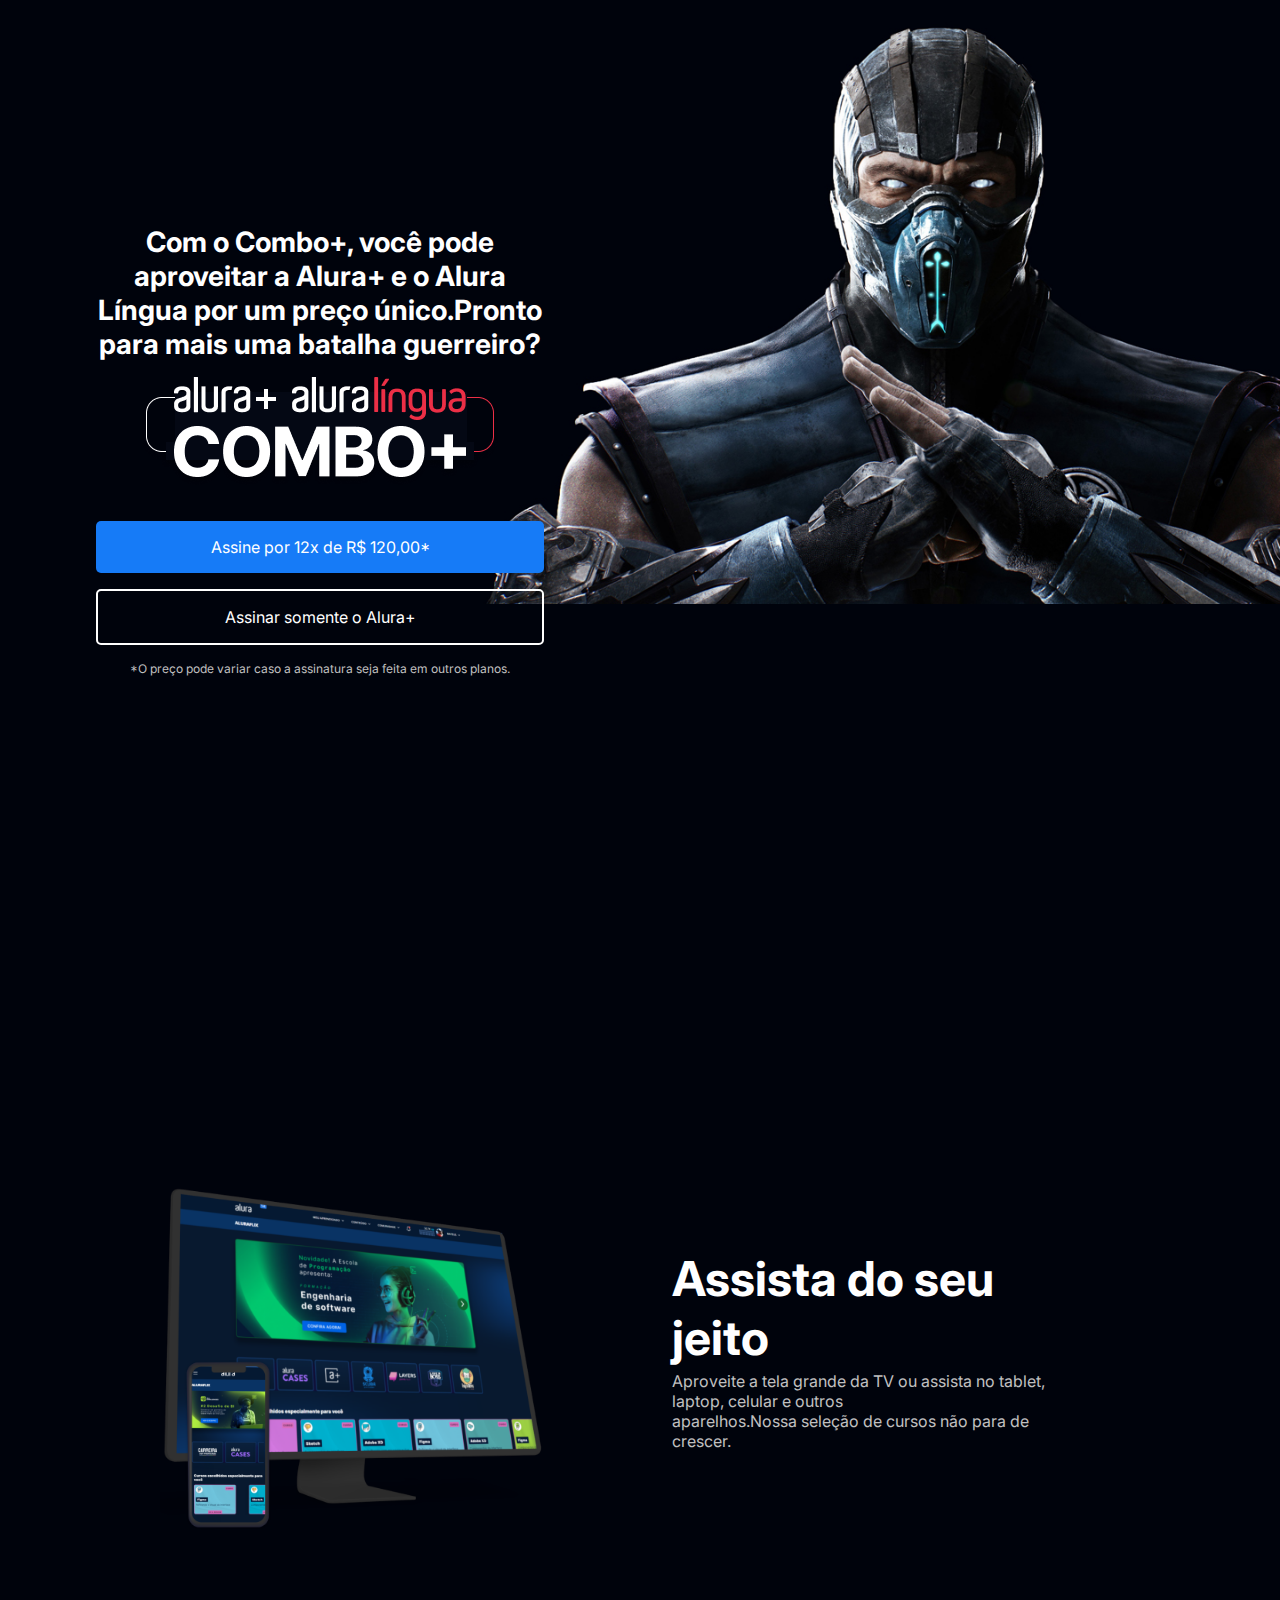
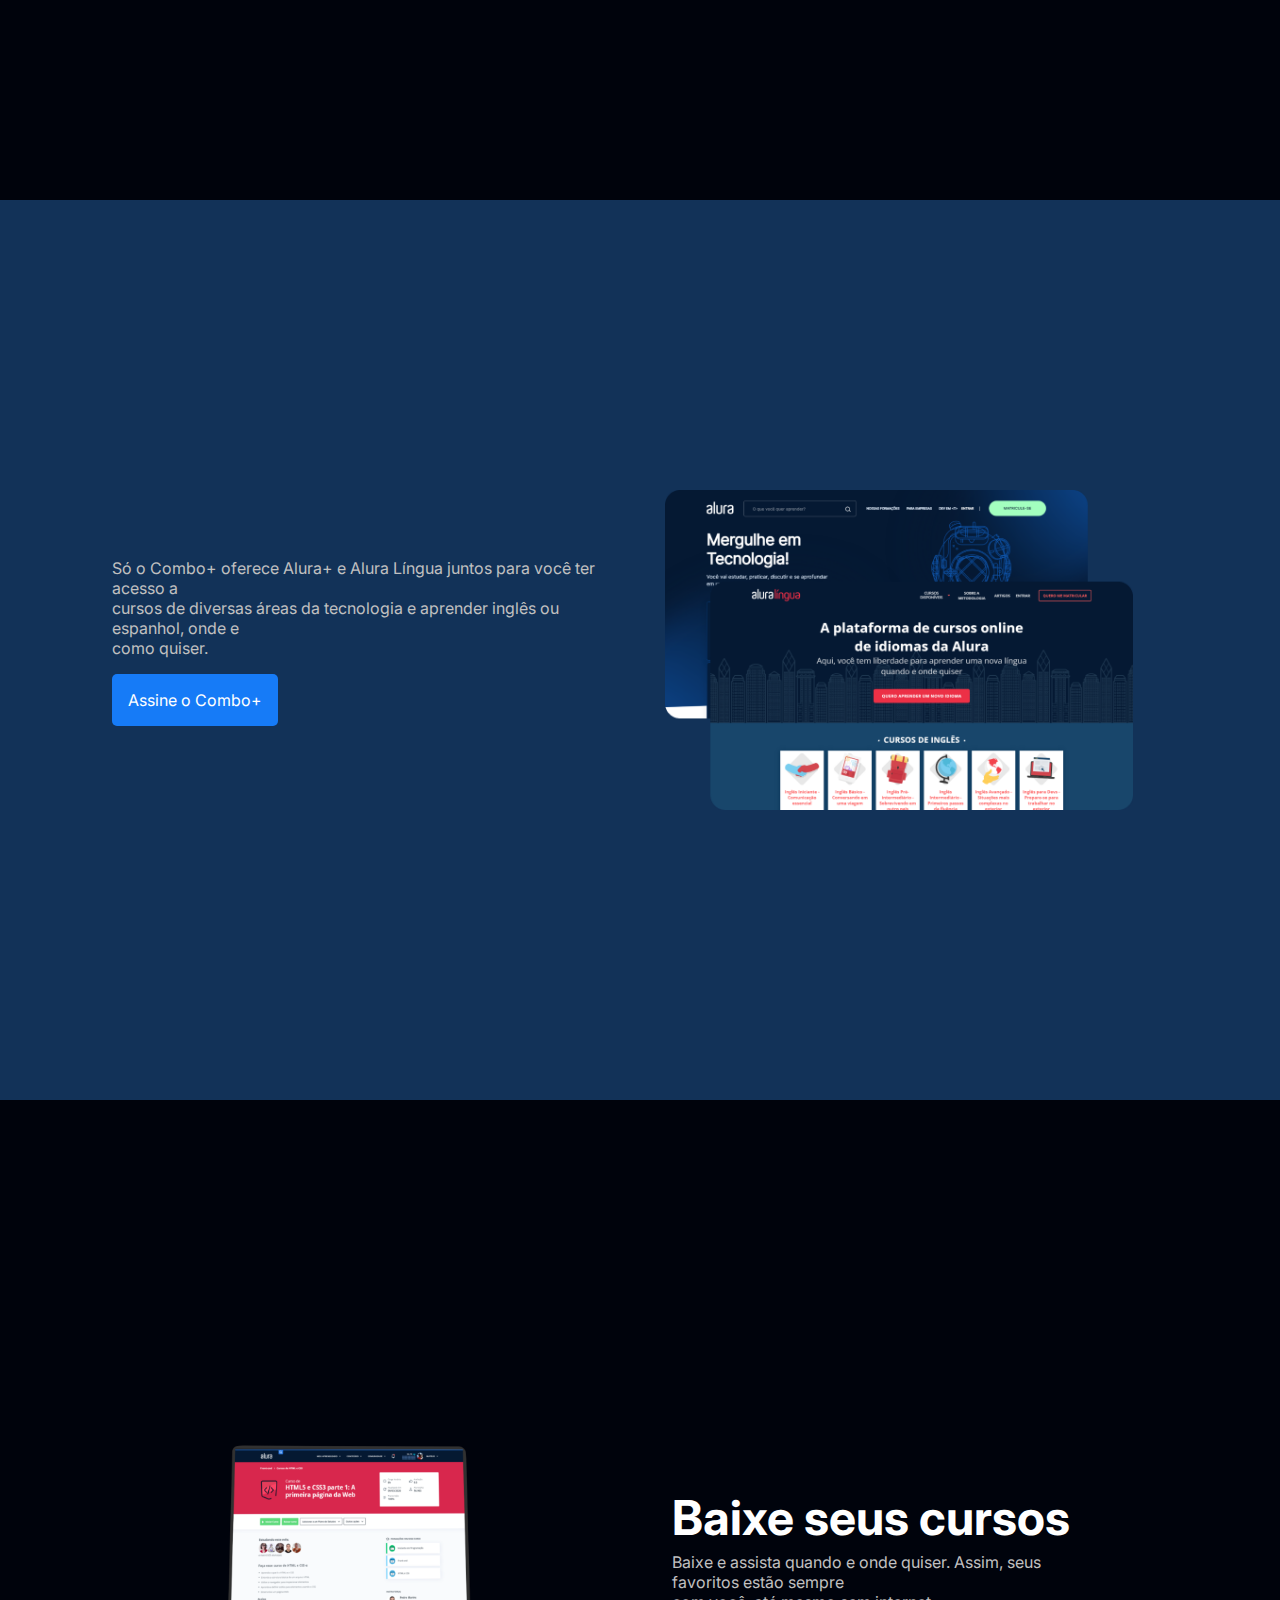
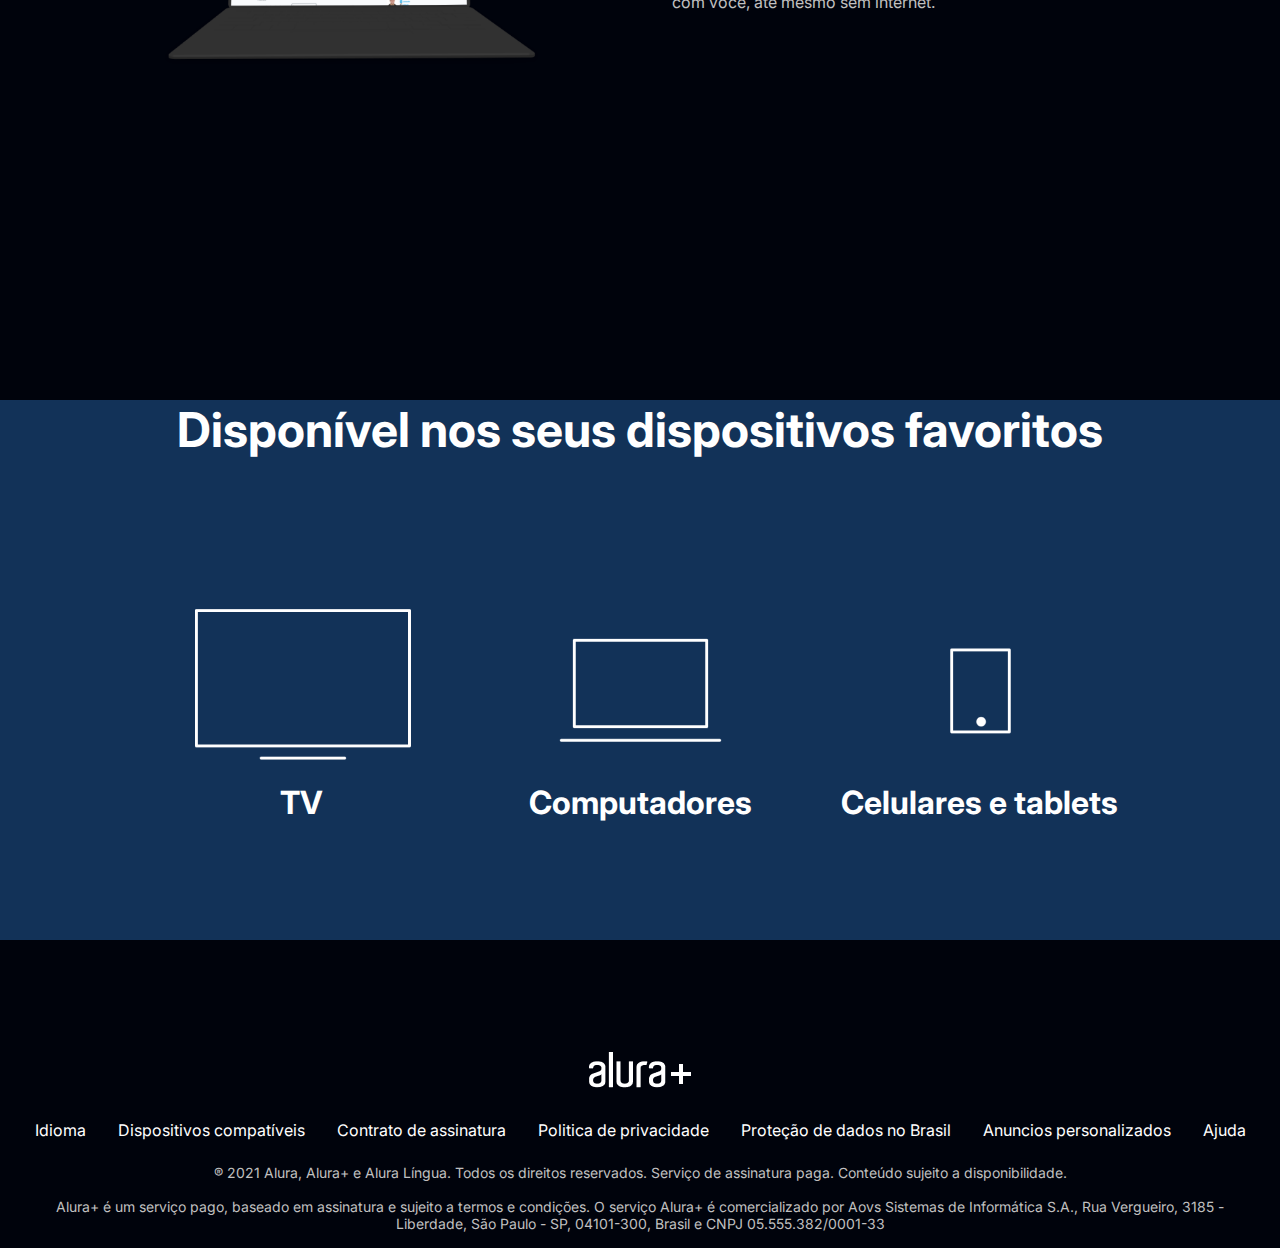
==== index.html @ 36a0c3e1 "Add files via upload" ====
<!DOCTYPE html>
<html lang="pt-br">

<head>
    <meta charset="UTF-8">
    <meta http-equiv="X-UA-Compatible" content="IE=edge">
    <meta name="viewport" content="width=device-width, initial-scale=1.0">
    <link rel="stylesheet" type="text/css" href="/CSS/style.css">
    <link rel="preconnect" href="https://fonts.googleapis.com">
    <link rel="preconnect" href="https://fonts.gstatic.com" crossorigin>
    <link href="https://fonts.googleapis.com/css2?family=Inter:wght@400;700&display=swap" rel="stylesheet">
    <title>Alura+</title>
</head>

<body>
    <section class="principal container">
        <div class="container__caixa">
            <h1 class="container__titulo">Com o Combo+, você pode aproveitar a Alura+ e o Alura Língua por um preço único.Pronto para mais uma batalha guerreiro?</h1>
            <img src="/img/Combo.png" alt="Alura e afins..." class="container__imagem">
            <a href="https://cursos.alura.com.br/dashboard" class="container__botao">Assine por 12x de R$ 120,00*</a>
            <a href="www.alura.com.br" class="container__botao botao_secundario">Assinar somente o Alura+</a>
            <p class="container__aviso">*O preço pode variar caso a assinatura seja feita em outros planos.</p>
        </div>
    </section>


    <section class="secundario container">
        <img src="/img/Plataformas.png" alt="" class="secundario__imagem">
        <div class="container__descricao">
            <h2 class="descricao__titulo">Assista do seu jeito</h2>
            <p class="descricao__texto">Aproveite a tela grande da TV ou assista no tablet, laptop, celular e outros<br>aparelhos.Nossa seleção de cursos não para de crescer.</p>
        </div>
    </section>

    <section class="secundario__segundo container">
        <div class="container__descricao">
            <p class="descricao__texto">Só o Combo+ oferece Alura+ e Alura Língua juntos para você ter acesso a <br>cursos de diversas áreas da tecnologia e aprender inglês ou espanhol, onde e<br> como quiser.</p>
            <a href="www.alura.com.br" class="container__botao secundario__botao">Assine o Combo+</a>
        </div>
        <img src="/img/Telas.png" alt="" class="secundario__imagem">
    </section>
    <section class="secundario container">
        <img src="/img/Notebook.png" alt="" class="secundario__imagem">
        <div class="container__descricao">
            <h1 class="descricao__titulo">Baixe seus cursos</h1>
            <p class="descricao__texto">Baixe e assista quando e onde quiser. Assim, seus favoritos estão sempre<br> com você, até mesmo sem internet.</p>
        </div>
    </section>

    <section class="dispositivos">
        <h2 class="dispositivos__titulo">Disponível nos seus dispositivos favoritos</h2>
        <ul class="dispositivos__lista">
            <li><img src="/img/tv.png" alt="">
                <h3 class="lista__item">TV</h3>
            </li>
            <li><img src="/img/computador.png" alt="">
                <h3 class="lista__item">Computadores </h3>
            </li>
            <li><img src="/img/celular.png" alt="">
                <h3 class="lista__item">Celulares e tablets</h3>
            </li>
        </ul>
    </section>

    <footer class="rodape">
        <div class="logo">
            <img src="/img/Logo.png" alt="" class="alura__logo">
        </div>
        <ul class="rodape__lista">
            <li class="lista__link"><a href="#">Idioma</a></li>
            <li class="lista__link"><a href="#">Dispositivos compatíveis</a></li>
            <li class="lista__link"><a href="#">Contrato de assinatura</a></li>
            <li class="lista__link"><a href="#">Politica de privacidade</a></li>
            <li class="lista__link"><a href="#">Proteção de dados no Brasil</a></li>
            <li class="lista__link"><a href="#">Anuncios personalizados</a></li>
            <li class="lista__link"><a href="#">Ajuda</a></li>
        </ul>
        <p class="rodape__texto">® 2021 Alura, Alura+ e Alura Língua. Todos os direitos reservados. Serviço de assinatura paga. Conteúdo sujeito a disponibilidade.<br><br> Alura+ é um serviço pago, baseado em assinatura e sujeito a termos e condições. O serviço Alura+ é comercializado
            por Aovs Sistemas de Informática S.A., Rua Vergueiro, 3185 - <br> Liberdade, São Paulo - SP, 04101-300, Brasil e CNPJ 05.555.382/0001-33</p>
    </footer>

</body>

</html>
---- CSS/style.css ----
:root {
    --branco-principal: #FFFFFF;
    --cinza-secundario: #C0C0C0;
    --botao-azul: #167BF7;
    --cor-de-fundo: #00030C;
    --fonte-principal: 'Inter';
}

* {
    margin: 0;
    padding: 0;
    text-decoration: none;
    list-style: none;
}

body {
    background-color: var(--cor-de-fundo);
    color: var(--branco-principal);
    font-family: var(--fonte-principal);
    font-size: 16px;
    font-weight: 400;
}

.principal {
    background-image: url(/img/sub2.jpg);
    background-repeat: no-repeat;
    background-size: 100%;
    width: 100%;
    align-items: center;
    text-align: center;
}

.container {
    height: 100vh;
    display: grid;
    grid-template-columns: 50% 50%;
}

.container__botao {
    display: block;
    background-color: var(--botao-azul);
    border-radius: 5px;
    padding: 1em;
    color: var(--branco-principal);
    text-decoration: none;
    margin-bottom: 1em;
    transition: 0.3s;
}

.container__botao:hover {
    background-color: #1665f7;
    transition: 0.3s;
}

.botao_secundario {
    background-color: transparent;
    border: 2px solid var(--branco-principal);
    transition: 0.3s;
}

.botao_secundario:hover {
    transition: 0.3s;
    background-color: #1665f783;
}

.container__aviso {
    font-size: 12px;
    color: var(--cinza-secundario);
}

.container__titulo {
    font-size: 28px;
    font-weight: 700;
}

.container__imagem {
    margin: 1em 0 2em 0;
}

.container__caixa {
    margin: 0 6em;
}

.secundario__imagem {
    width: 80%;
}

.secundario {
    align-items: center;
    margin: 0 10em;
}

.secundario__segundo {
    align-items: center;
    background-color: #123258;
    padding: 0 30px 0 80px;
}

.descricao__titulo {
    font-size: 48px;
    font-weight: 700;
    color: var(--branco-principal);
    margin-bottom: 0.1em;
}

.descricao__texto {
    font-size: 16px;
    font-weight: 400;
    color: var(--cinza-secundario);
}

.secundario__botao {
    display: inline-block;
    margin-top: 1em;
}

.container__descricao {
    padding: 2em;
}

.dispositivos__lista {
    display: flex;
    justify-content: center;
    margin: 8em 0;
}

.dispositivos {
    text-align: center;
    background-color: #123258;
    height: 60vh;
}

.dispositivos__titulo {
    font-size: 48px;
    font-weight: 700;
    color: var(--branco-principal);
    padding: 0 80px 0 80px;
}

.lista__item {
    font-size: 32px;
    color: var(--branco-principal);
}

.lista__link a {
    color: var(--branco-principal);
    font-size: 16px;
    margin: 0 16px;
}

.lista__link a:hover {
    color: var(--botao-azul);
}

.lista__link a:active {
    color: red;
}

.rodape__lista {
    display: flex;
    justify-content: center;
    margin-bottom: 24px;
}

.rodape__texto {
    font-size: 14px;
    color: var(--cinza-secundario);
    text-align: center;
    margin-bottom: 16px;
}

.logo {
    display: flex;
    justify-content: center;
    margin-top: 7em;
    margin-bottom: 2em;
}
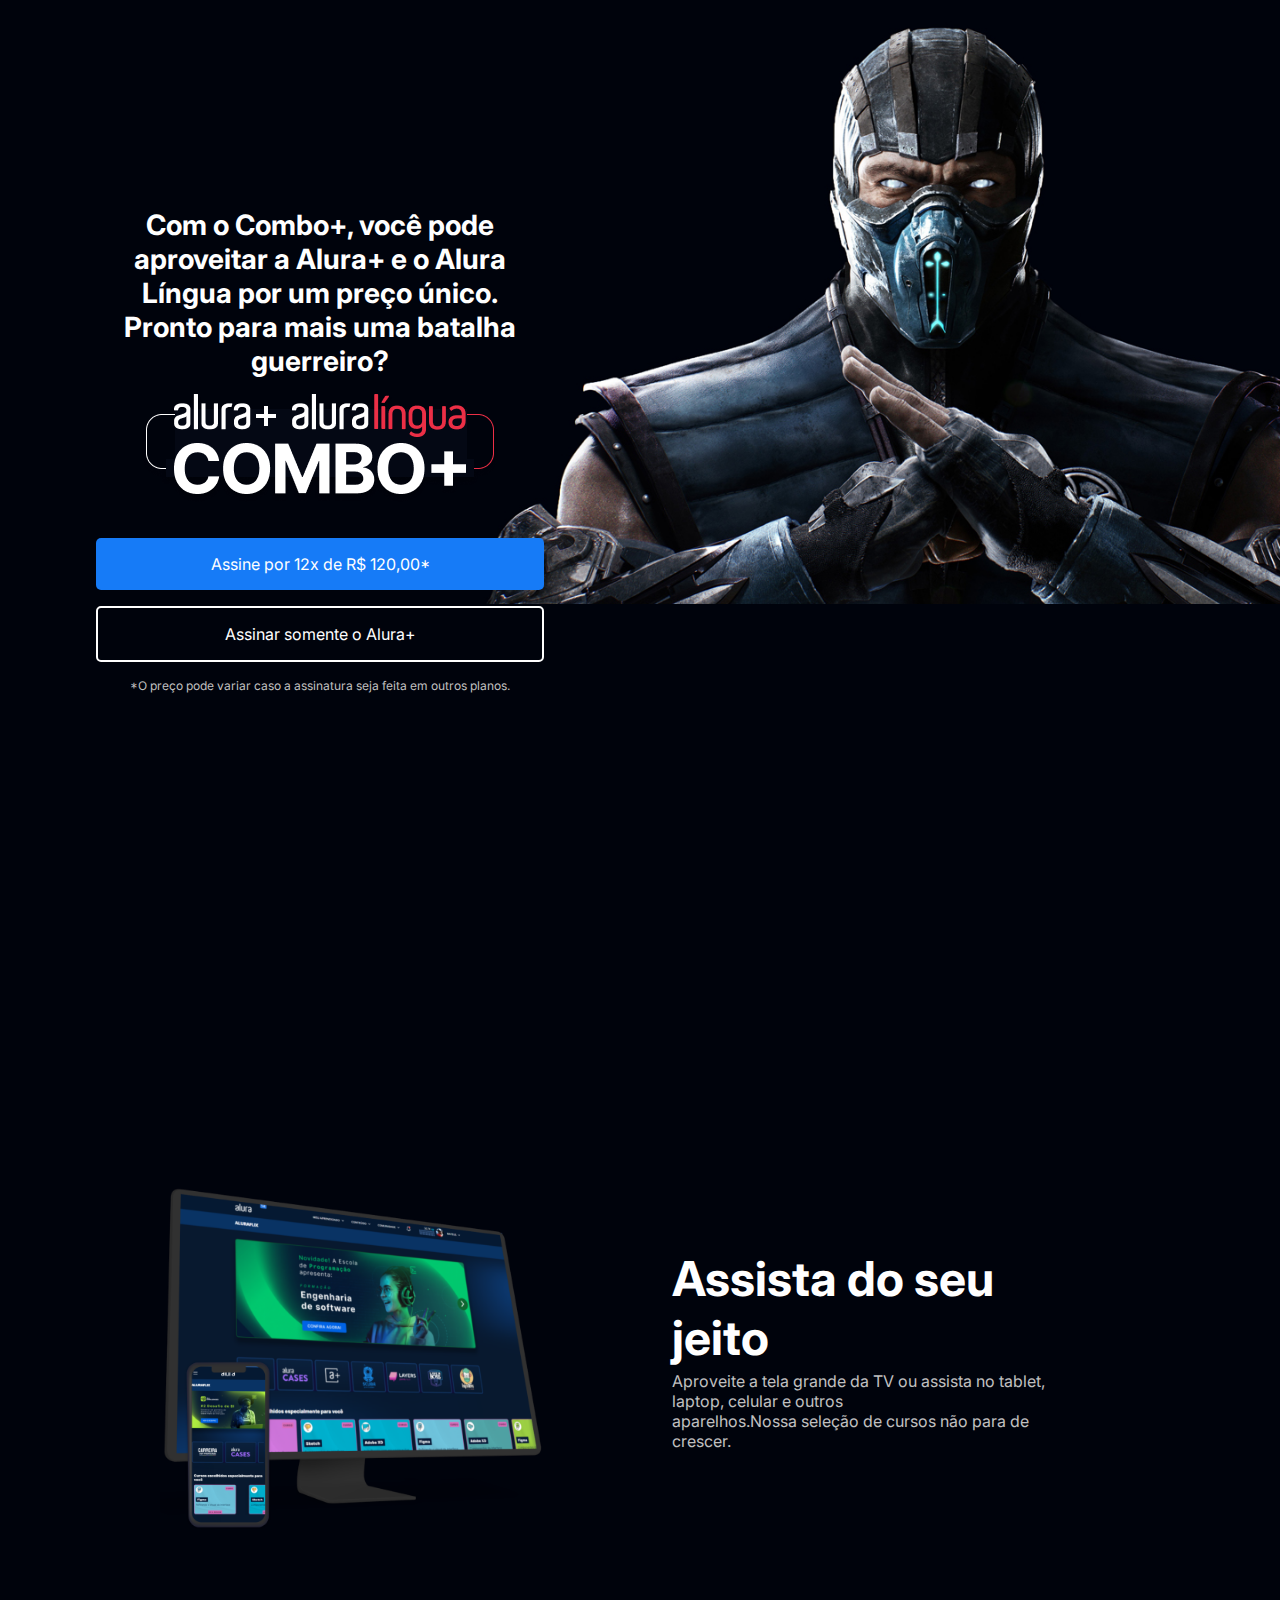
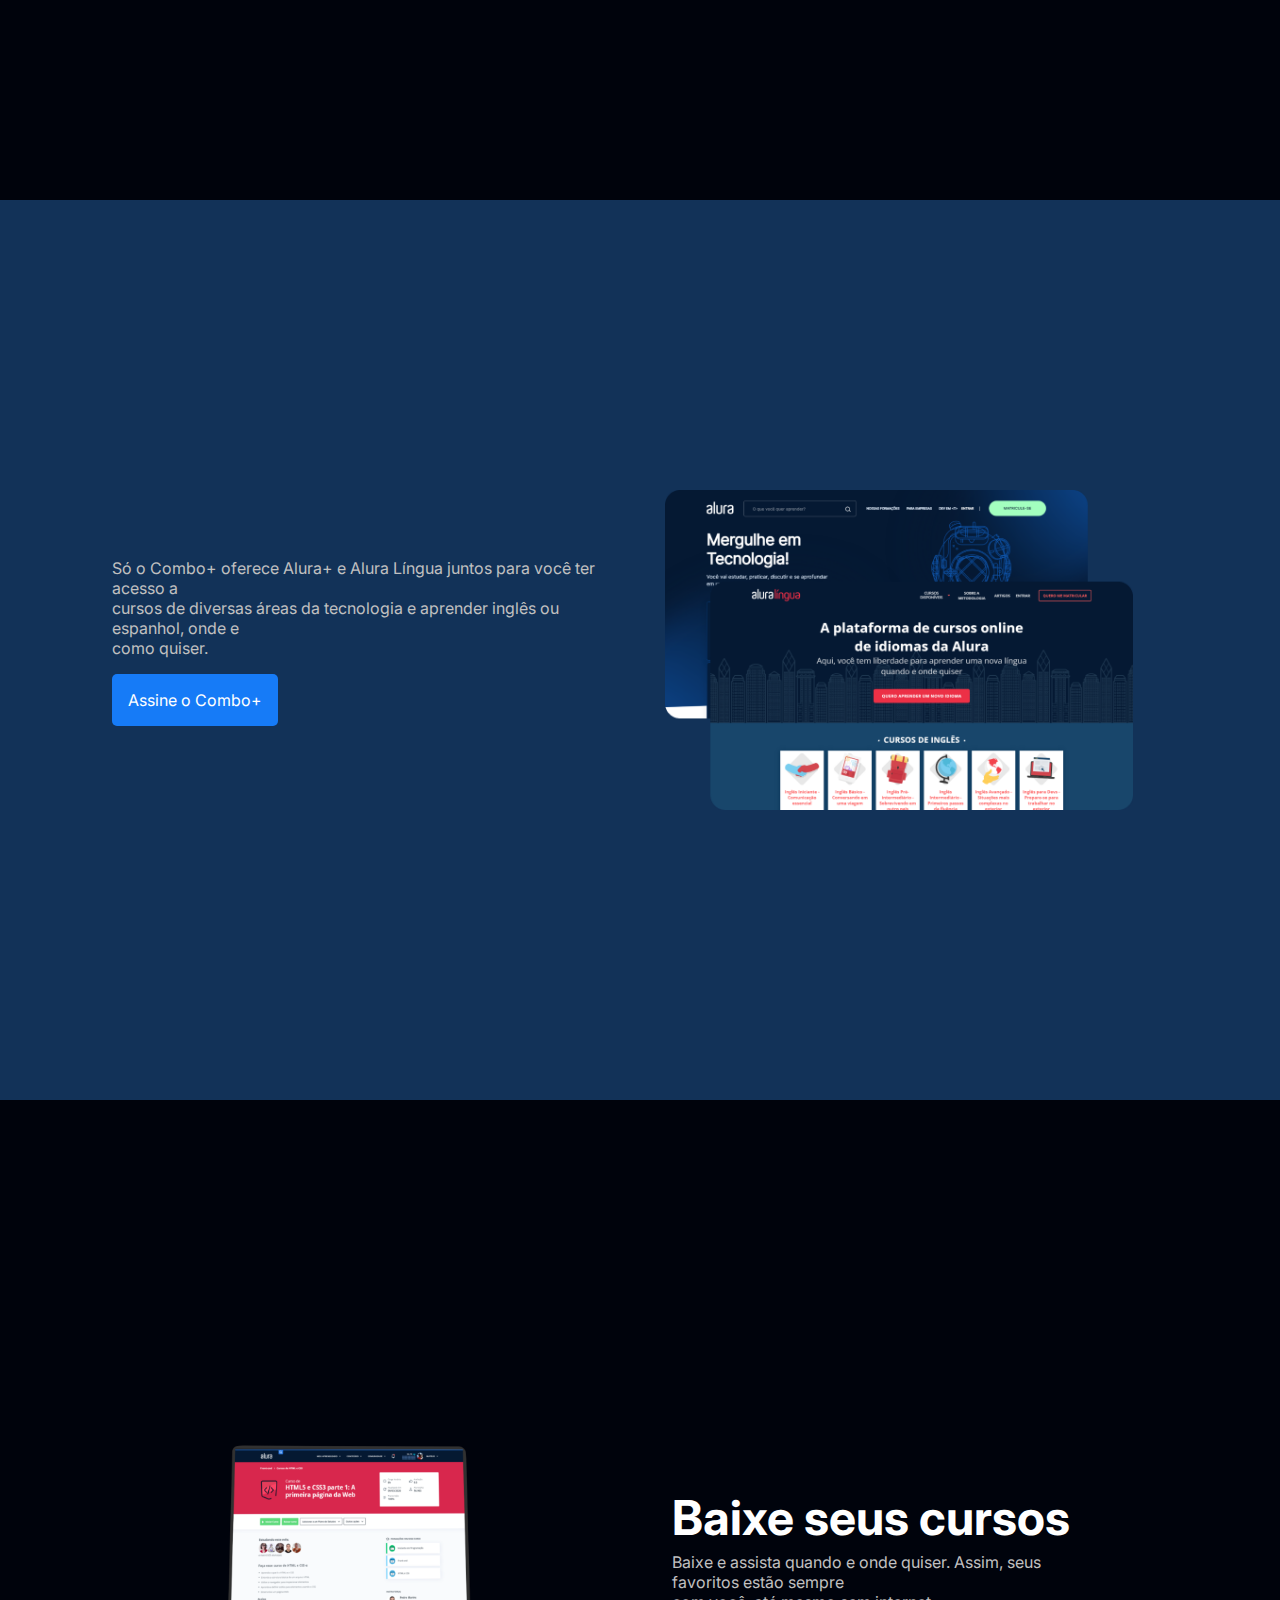
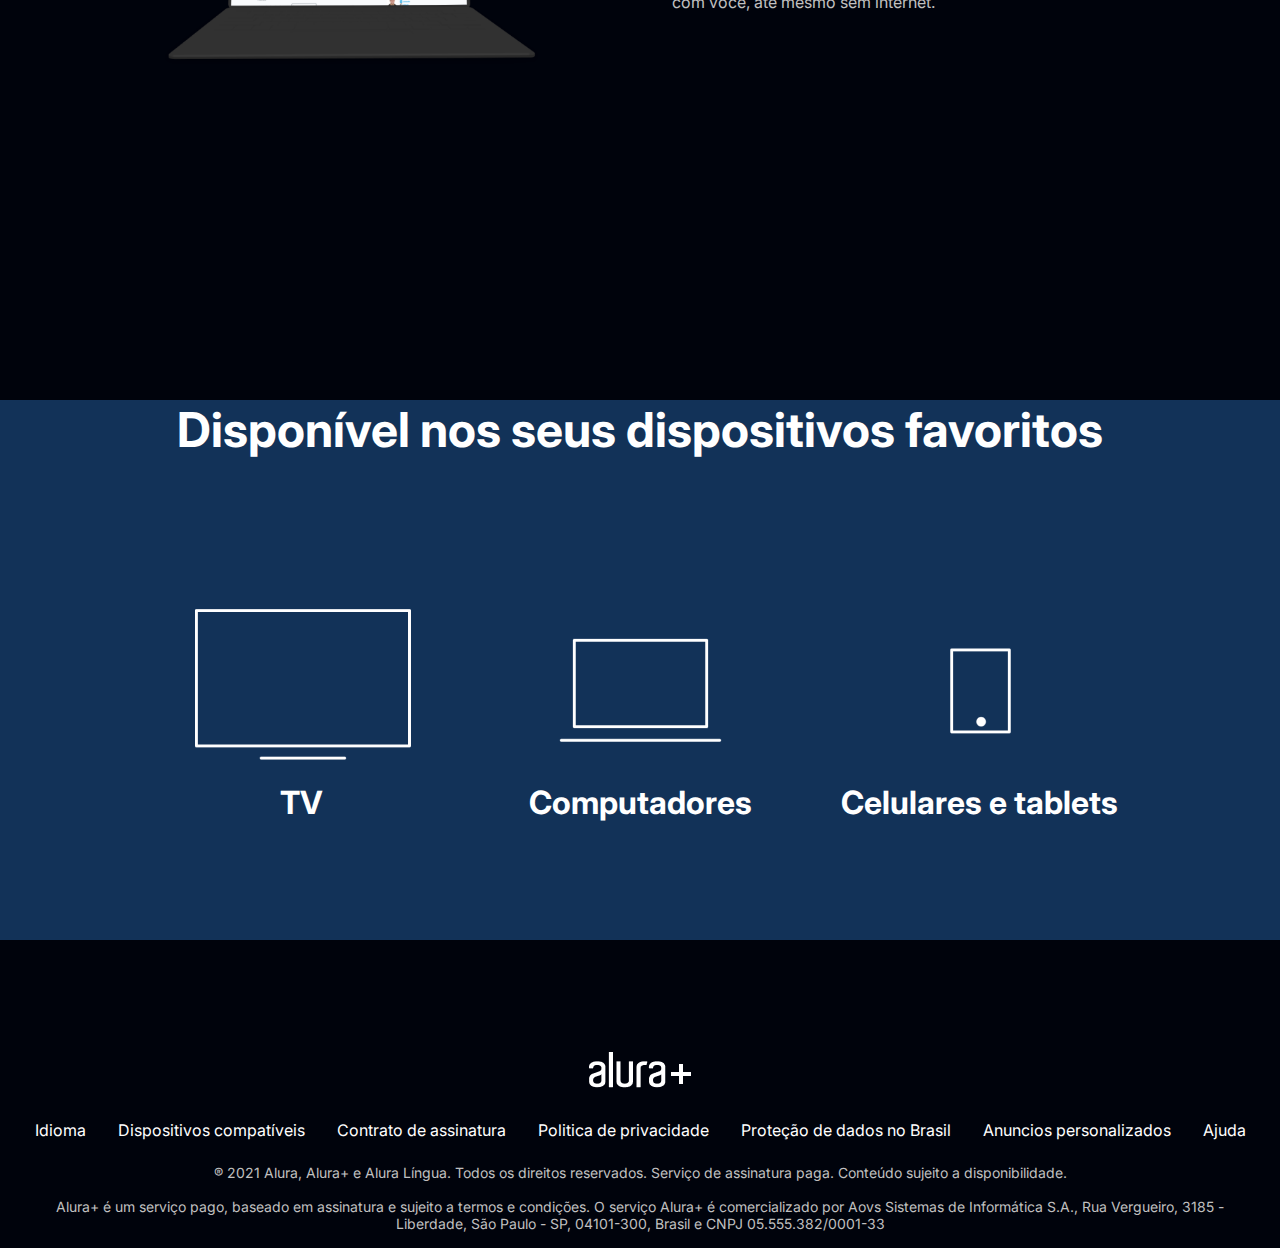
==== commit ac3a4aa1: "Alterando ordem textual" ====
--- a/index.html
+++ b/index.html
@@ -5,7 +5,7 @@
     <meta charset="UTF-8">
     <meta http-equiv="X-UA-Compatible" content="IE=edge">
     <meta name="viewport" content="width=device-width, initial-scale=1.0">
-    <link rel="stylesheet" type="text/css" href="/CSS/style.css">
+    <link rel="stylesheet" type="text/css" href="./style.css">
     <link rel="preconnect" href="https://fonts.googleapis.com">
     <link rel="preconnect" href="https://fonts.gstatic.com" crossorigin>
     <link href="https://fonts.googleapis.com/css2?family=Inter:wght@400;700&display=swap" rel="stylesheet">
@@ -15,8 +15,8 @@
 <body>
     <section class="principal container">
         <div class="container__caixa">
-            <h1 class="container__titulo">Com o Combo+, você pode aproveitar a Alura+ e o Alura Língua por um preço único.Pronto para mais uma batalha guerreiro?</h1>
-            <img src="/img/Combo.png" alt="Alura e afins..." class="container__imagem">
+            <h1 class="container__titulo">Com o Combo+, você pode aproveitar a Alura+ e o Alura Língua por um preço único.<br>Pronto para mais uma batalha guerreiro?</h1>
+            <img src="./img/Combo.png" alt="Alura e afins..." class="container__imagem">
             <a href="https://cursos.alura.com.br/dashboard" class="container__botao">Assine por 12x de R$ 120,00*</a>
             <a href="www.alura.com.br" class="container__botao botao_secundario">Assinar somente o Alura+</a>
             <p class="container__aviso">*O preço pode variar caso a assinatura seja feita em outros planos.</p>
@@ -25,7 +25,7 @@
 
 
     <section class="secundario container">
-        <img src="/img/Plataformas.png" alt="" class="secundario__imagem">
+        <img src="./img/Plataformas.png" alt="" class="secundario__imagem">
         <div class="container__descricao">
             <h2 class="descricao__titulo">Assista do seu jeito</h2>
             <p class="descricao__texto">Aproveite a tela grande da TV ou assista no tablet, laptop, celular e outros<br>aparelhos.Nossa seleção de cursos não para de crescer.</p>
@@ -37,10 +37,10 @@
             <p class="descricao__texto">Só o Combo+ oferece Alura+ e Alura Língua juntos para você ter acesso a <br>cursos de diversas áreas da tecnologia e aprender inglês ou espanhol, onde e<br> como quiser.</p>
             <a href="www.alura.com.br" class="container__botao secundario__botao">Assine o Combo+</a>
         </div>
-        <img src="/img/Telas.png" alt="" class="secundario__imagem">
+        <img src="./img/Telas.png" alt="" class="secundario__imagem">
     </section>
     <section class="secundario container">
-        <img src="/img/Notebook.png" alt="" class="secundario__imagem">
+        <img src="./img/Notebook.png" alt="" class="secundario__imagem">
         <div class="container__descricao">
             <h1 class="descricao__titulo">Baixe seus cursos</h1>
             <p class="descricao__texto">Baixe e assista quando e onde quiser. Assim, seus favoritos estão sempre<br> com você, até mesmo sem internet.</p>
@@ -50,13 +50,13 @@
     <section class="dispositivos">
         <h2 class="dispositivos__titulo">Disponível nos seus dispositivos favoritos</h2>
         <ul class="dispositivos__lista">
-            <li><img src="/img/tv.png" alt="">
+            <li><img src="./img/tv.png" alt="">
                 <h3 class="lista__item">TV</h3>
             </li>
-            <li><img src="/img/computador.png" alt="">
+            <li><img src="./img/computador.png" alt="">
                 <h3 class="lista__item">Computadores </h3>
             </li>
-            <li><img src="/img/celular.png" alt="">
+            <li><img src="./img/celular.png" alt="">
                 <h3 class="lista__item">Celulares e tablets</h3>
             </li>
         </ul>
@@ -64,7 +64,7 @@
 
     <footer class="rodape">
         <div class="logo">
-            <img src="/img/Logo.png" alt="" class="alura__logo">
+            <img src="./img/Logo.png" alt="" class="alura__logo">
         </div>
         <ul class="rodape__lista">
             <li class="lista__link"><a href="#">Idioma</a></li>
--- a/style.css
+++ b/style.css
@@ -0,0 +1,177 @@
+:root {
+    --branco-principal: #FFFFFF;
+    --cinza-secundario: #C0C0C0;
+    --botao-azul: #167BF7;
+    --cor-de-fundo: #00030C;
+    --fonte-principal: 'Inter';
+}
+
+* {
+    margin: 0;
+    padding: 0;
+    text-decoration: none;
+    list-style: none;
+}
+
+body {
+    background-color: var(--cor-de-fundo);
+    color: var(--branco-principal);
+    font-family: var(--fonte-principal);
+    font-size: 16px;
+    font-weight: 400;
+}
+
+.principal {
+    background-image: url(./img/sub2.jpg);
+    background-repeat: no-repeat;
+    background-size: 100%;
+    width: 100%;
+    align-items: center;
+    text-align: center;
+}
+
+.container {
+    height: 100vh;
+    display: grid;
+    grid-template-columns: 50% 50%;
+}
+
+.container__botao {
+    display: block;
+    background-color: var(--botao-azul);
+    border-radius: 5px;
+    padding: 1em;
+    color: var(--branco-principal);
+    text-decoration: none;
+    margin-bottom: 1em;
+    transition: 0.3s;
+}
+
+.container__botao:hover {
+    background-color: #1665f7;
+    transition: 0.3s;
+}
+
+.botao_secundario {
+    background-color: transparent;
+    border: 2px solid var(--branco-principal);
+    transition: 0.3s;
+}
+
+.botao_secundario:hover {
+    transition: 0.3s;
+    background-color: #1665f783;
+}
+
+.container__aviso {
+    font-size: 12px;
+    color: var(--cinza-secundario);
+}
+
+.container__titulo {
+    font-size: 28px;
+    font-weight: 700;
+}
+
+.container__imagem {
+    margin: 1em 0 2em 0;
+}
+
+.container__caixa {
+    margin: 0 6em;
+}
+
+.secundario__imagem {
+    width: 80%;
+}
+
+.secundario {
+    align-items: center;
+    margin: 0 10em;
+}
+
+.secundario__segundo {
+    align-items: center;
+    background-color: #123258;
+    padding: 0 30px 0 80px;
+}
+
+.descricao__titulo {
+    font-size: 48px;
+    font-weight: 700;
+    color: var(--branco-principal);
+    margin-bottom: 0.1em;
+}
+
+.descricao__texto {
+    font-size: 16px;
+    font-weight: 400;
+    color: var(--cinza-secundario);
+}
+
+.secundario__botao {
+    display: inline-block;
+    margin-top: 1em;
+}
+
+.container__descricao {
+    padding: 2em;
+}
+
+.dispositivos__lista {
+    display: flex;
+    justify-content: center;
+    margin: 8em 0;
+}
+
+.dispositivos {
+    text-align: center;
+    background-color: #123258;
+    height: 60vh;
+}
+
+.dispositivos__titulo {
+    font-size: 48px;
+    font-weight: 700;
+    color: var(--branco-principal);
+    padding: 0 80px 0 80px;
+}
+
+.lista__item {
+    font-size: 32px;
+    color: var(--branco-principal);
+}
+
+.lista__link a {
+    color: var(--branco-principal);
+    font-size: 16px;
+    margin: 0 16px;
+}
+
+.lista__link a:hover {
+    color: var(--botao-azul);
+}
+
+.lista__link a:active {
+    color: red;
+}
+
+.rodape__lista {
+    display: flex;
+    justify-content: center;
+    margin-bottom: 24px;
+}
+
+.rodape__texto {
+    font-size: 14px;
+    color: var(--cinza-secundario);
+    text-align: center;
+    margin-bottom: 16px;
+}
+
+.logo {
+    display: flex;
+    justify-content: center;
+    margin-top: 7em;
+    margin-bottom: 2em;
+}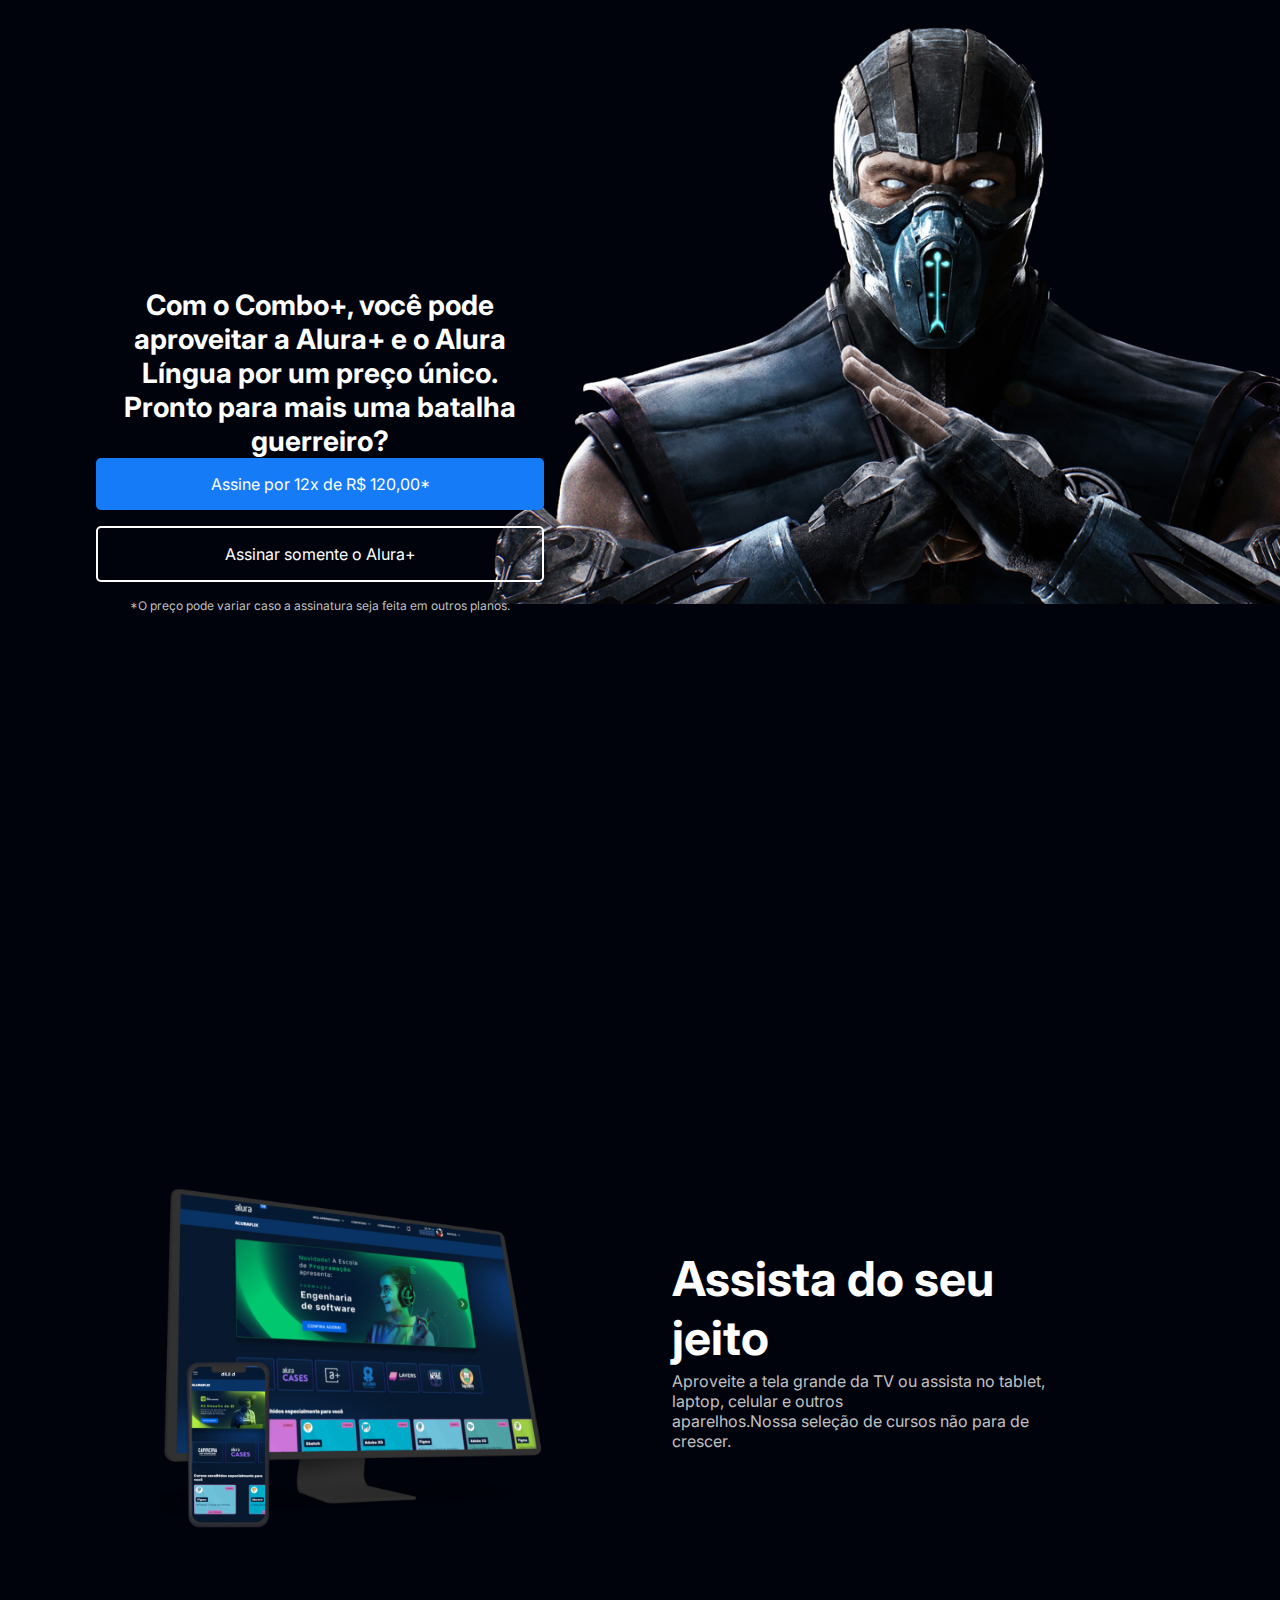
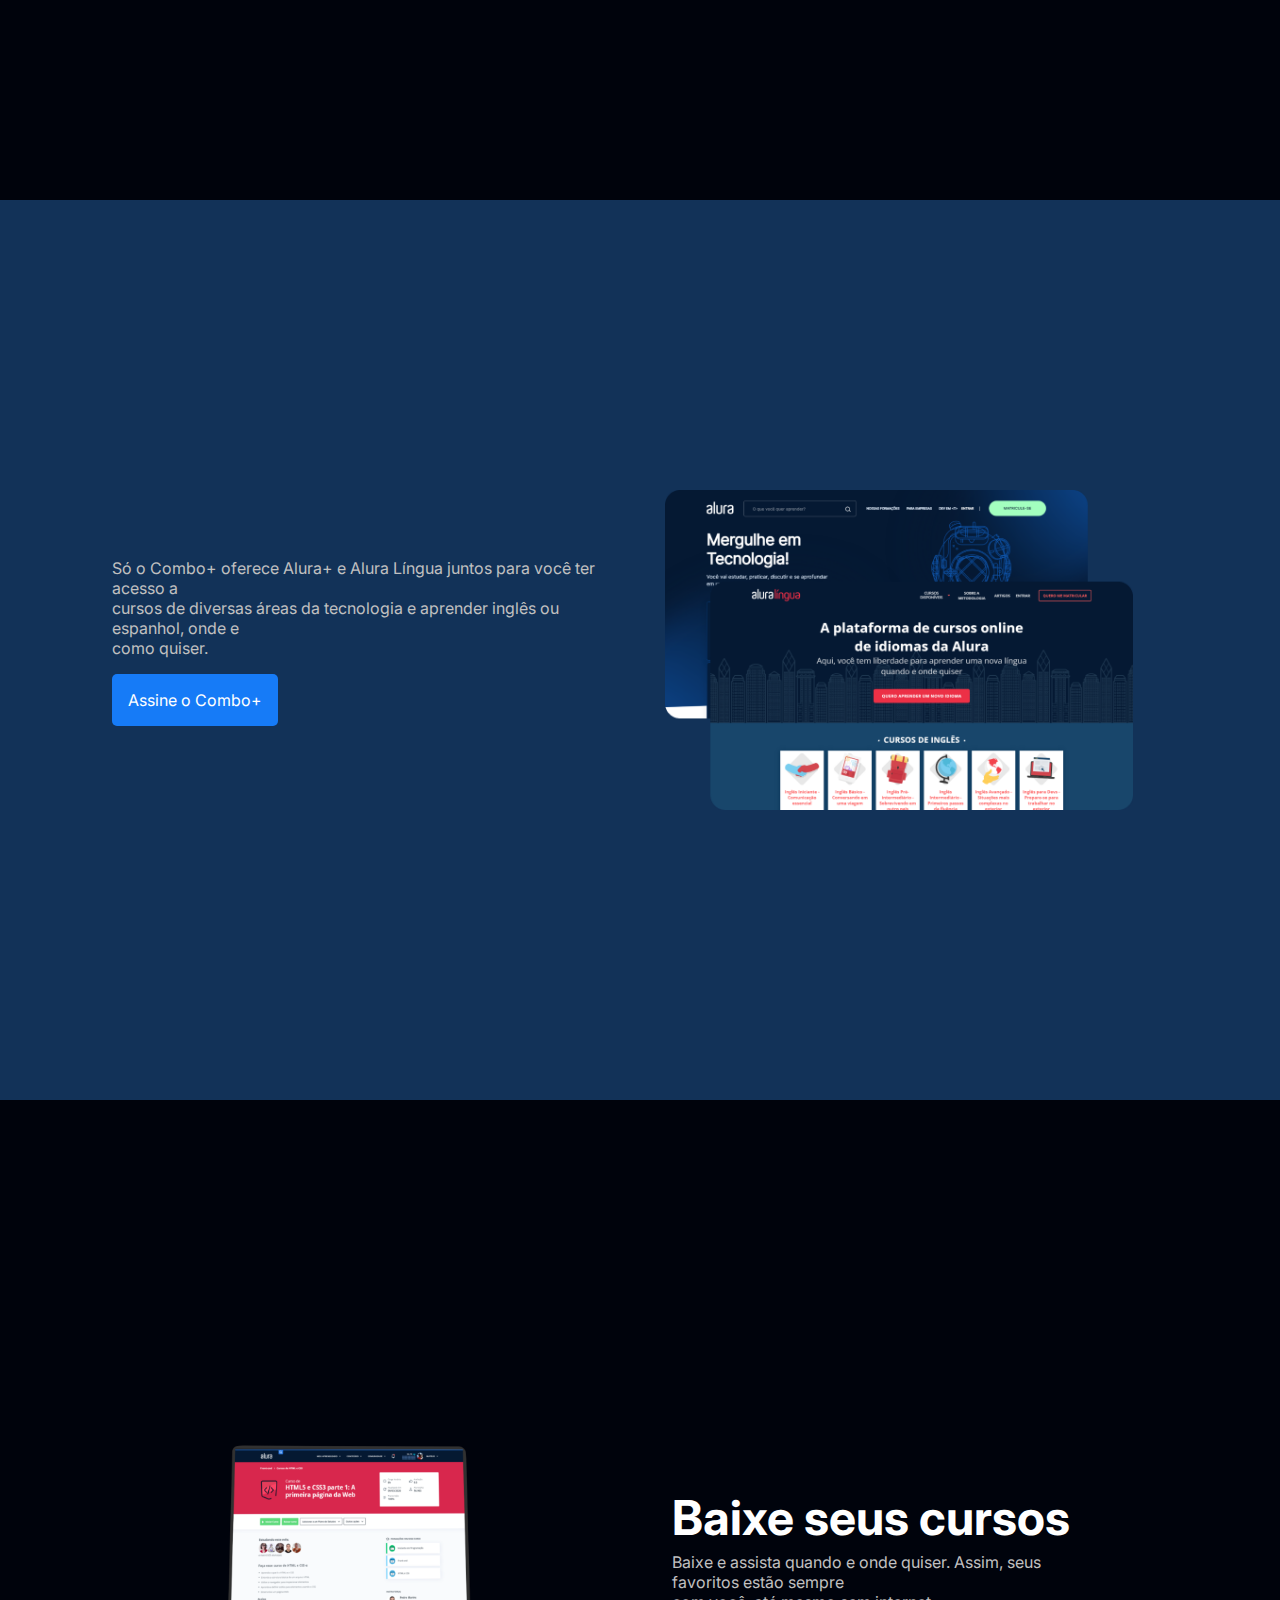
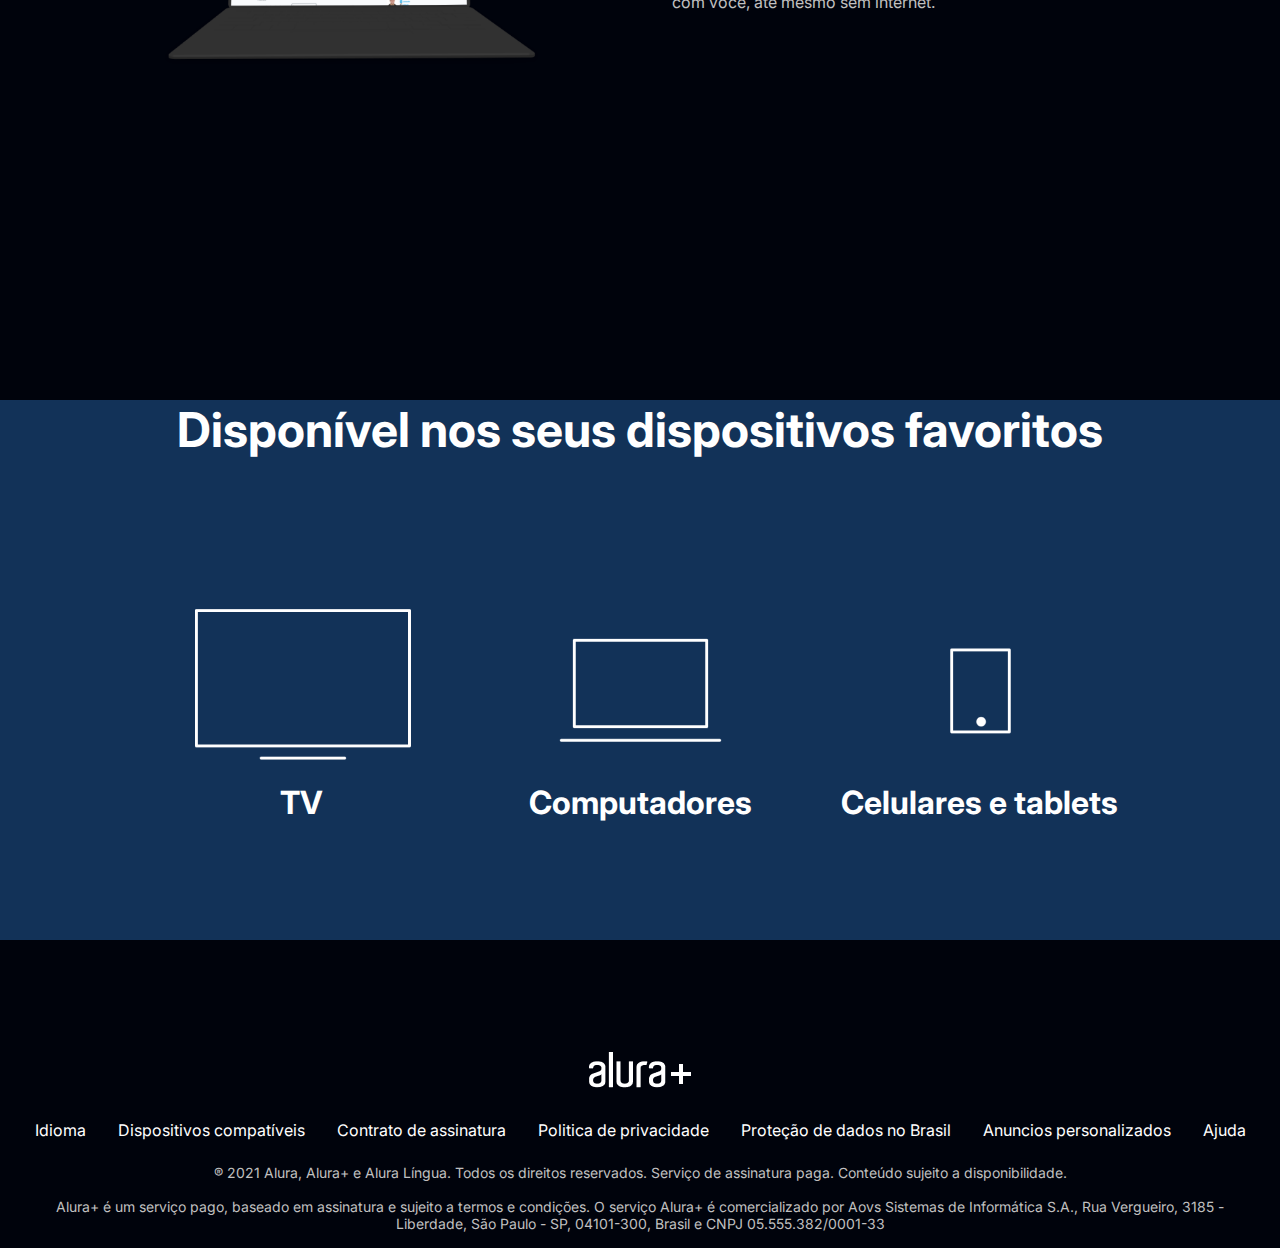
==== commit 2944f2da: "alterando" ====
--- a/index.html
+++ b/index.html
@@ -16,7 +16,7 @@
     <section class="principal container">
         <div class="container__caixa">
             <h1 class="container__titulo">Com o Combo+, você pode aproveitar a Alura+ e o Alura Língua por um preço único.<br>Pronto para mais uma batalha guerreiro?</h1>
-            <img src="./img/Combo.png" alt="Alura e afins..." class="container__imagem">
+          <!--  <img src="./img/Combo.png" alt="Alura e afins..." class="container__imagem">-->
             <a href="https://cursos.alura.com.br/dashboard" class="container__botao">Assine por 12x de R$ 120,00*</a>
             <a href="www.alura.com.br" class="container__botao botao_secundario">Assinar somente o Alura+</a>
             <p class="container__aviso">*O preço pode variar caso a assinatura seja feita em outros planos.</p>
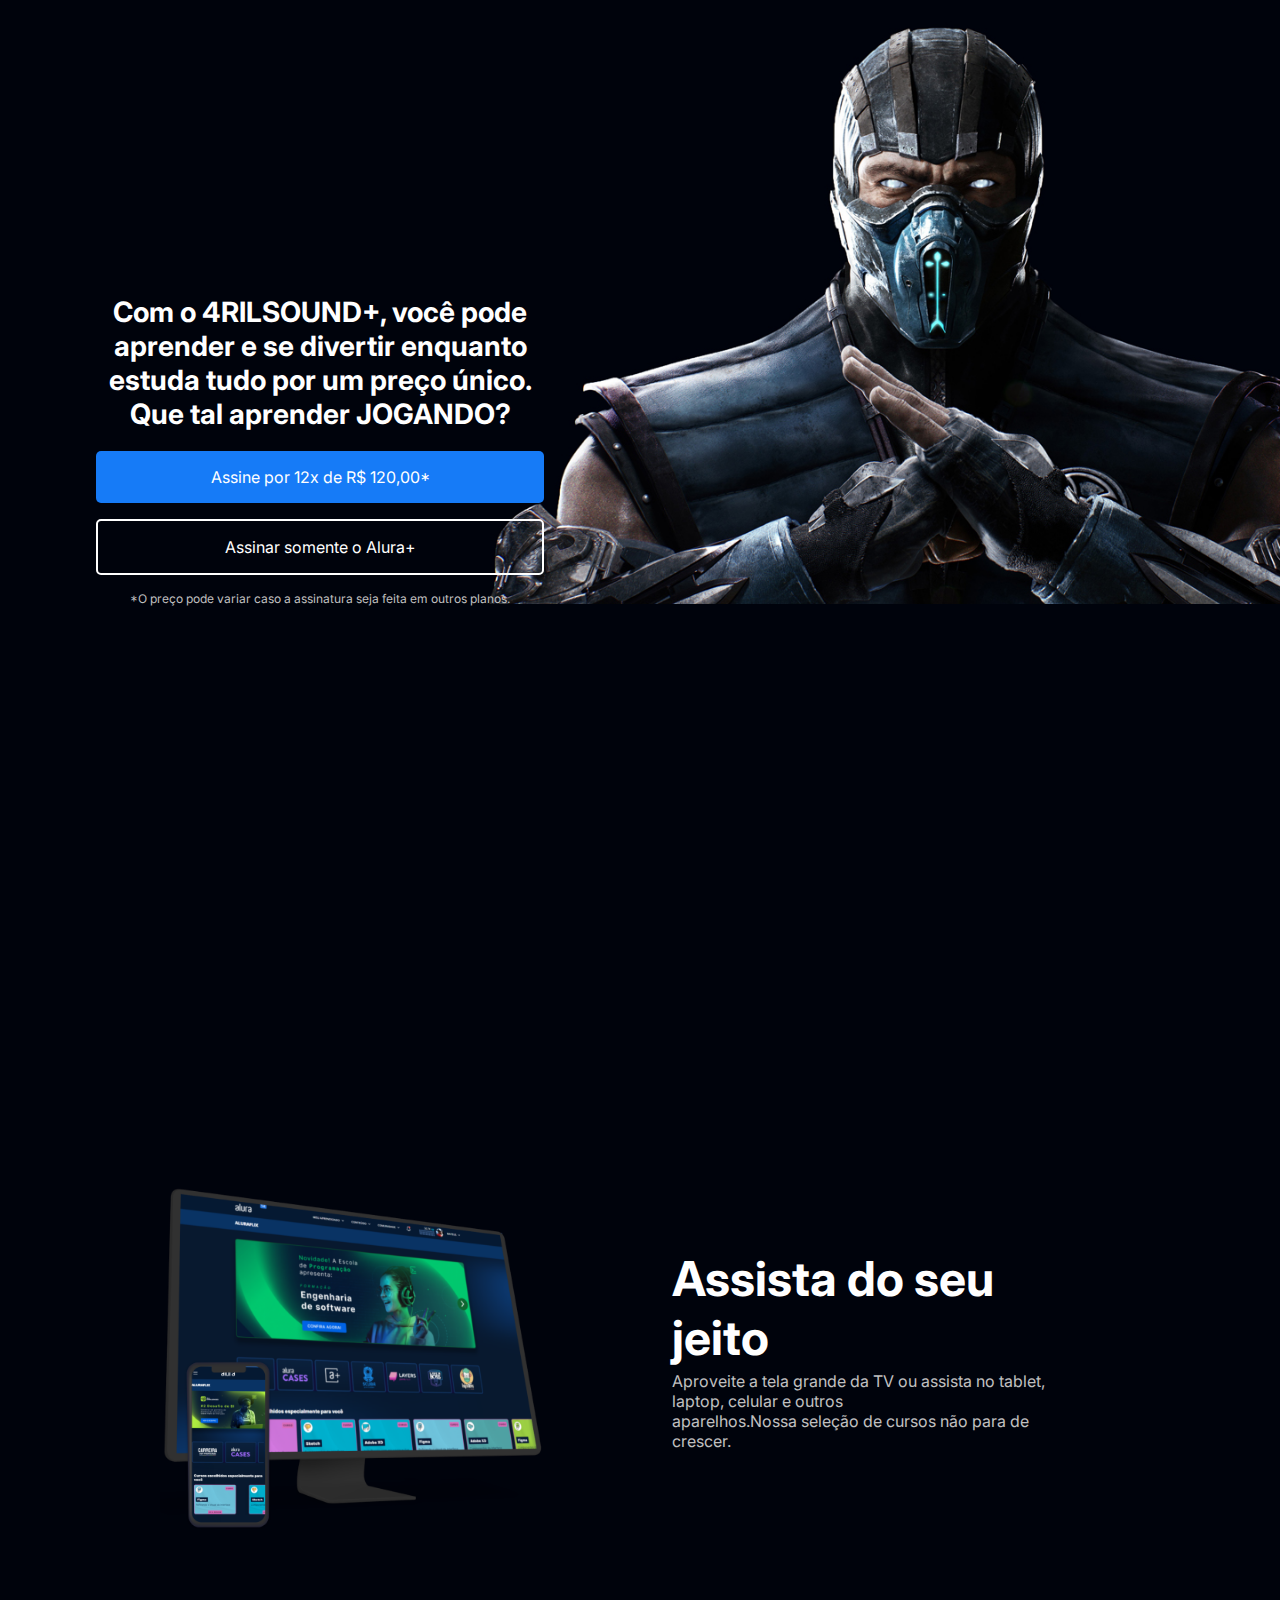
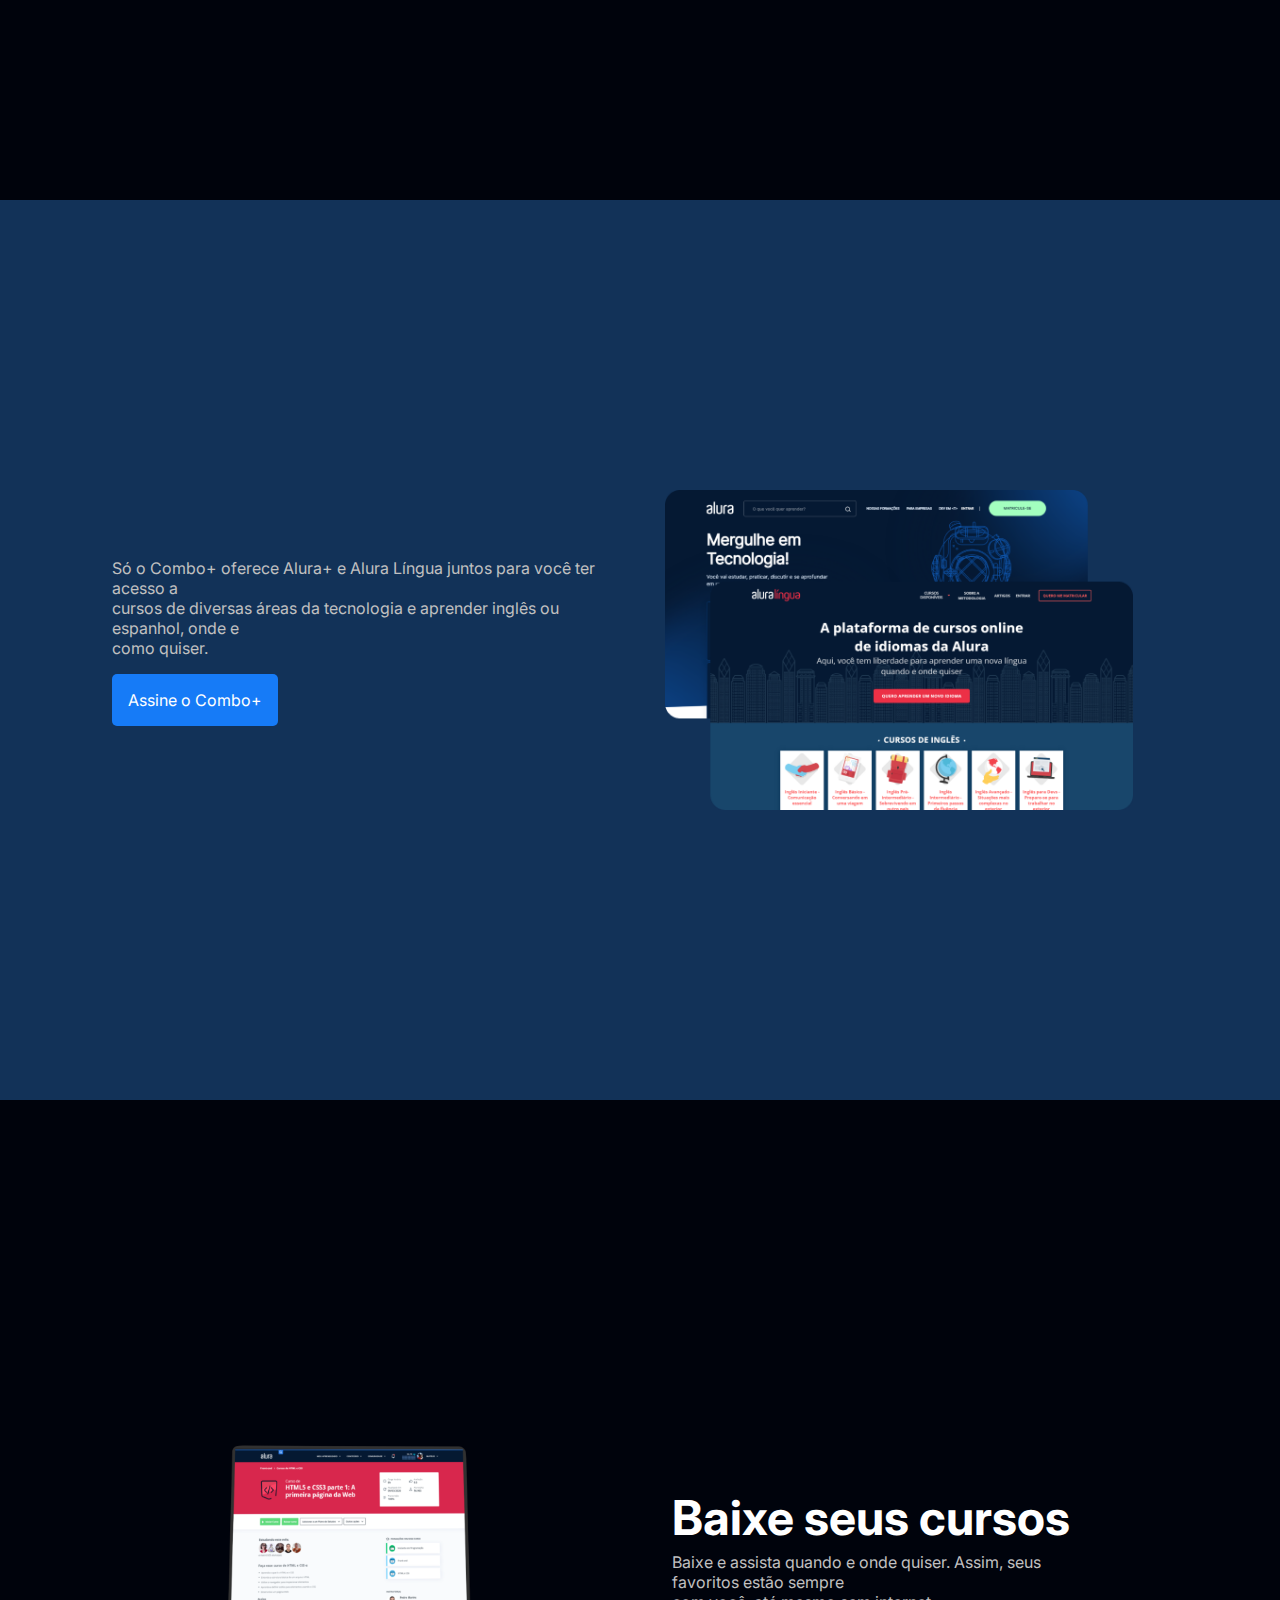
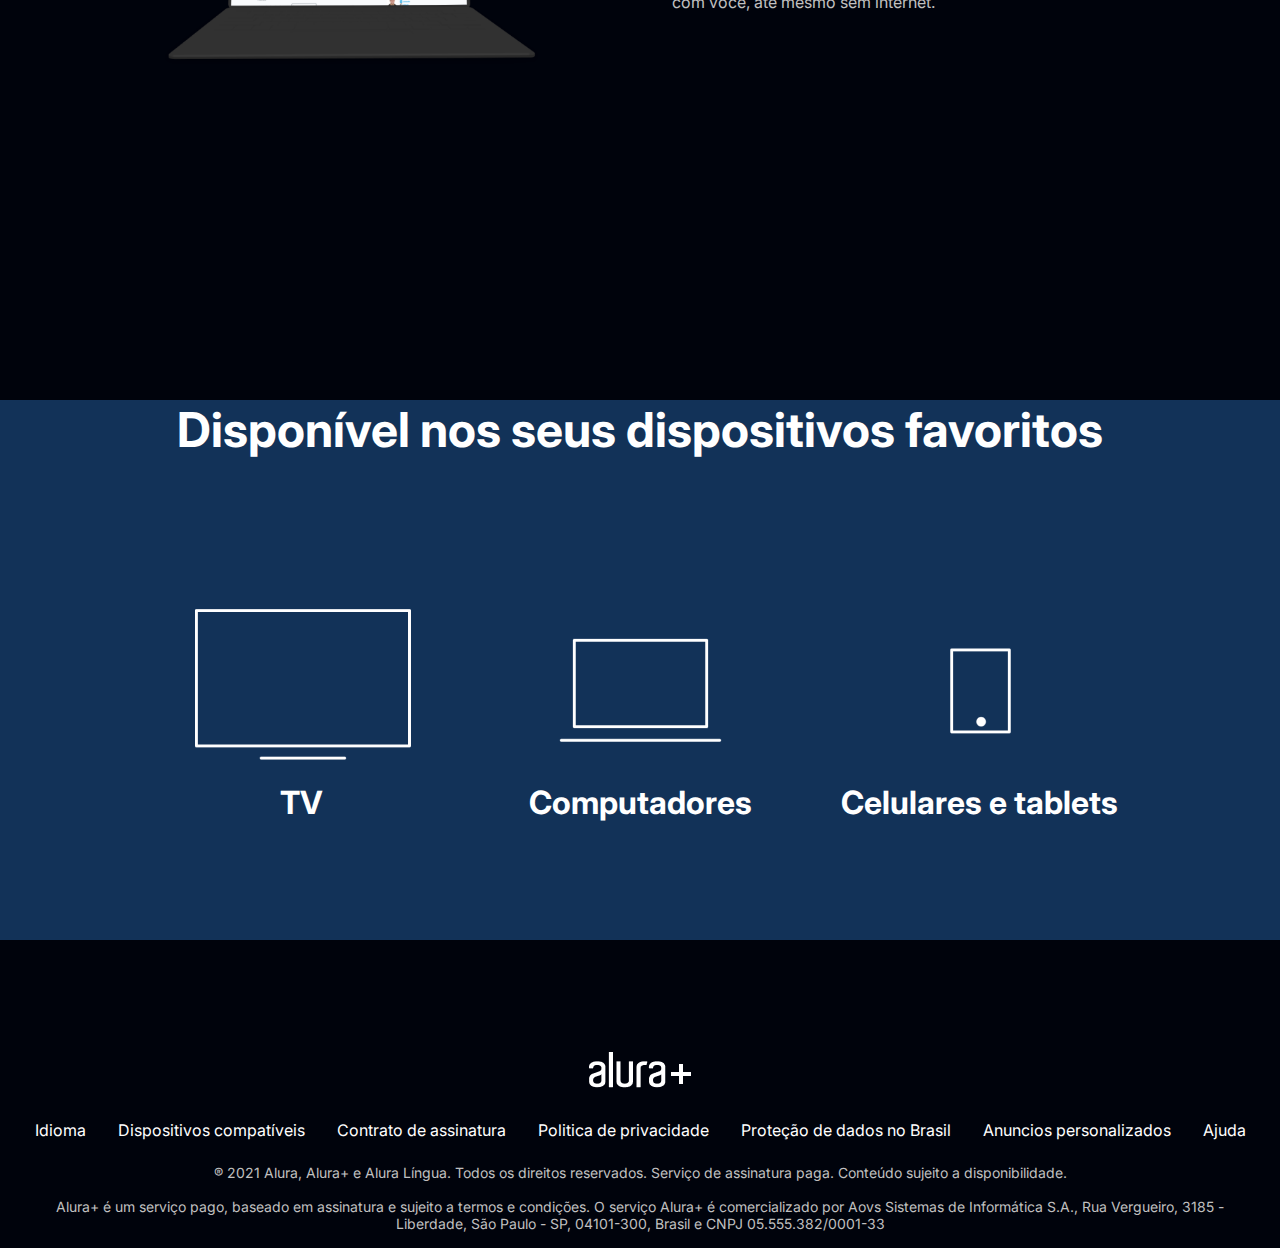
==== commit 9ffb1075: "Alterando" ====
--- a/index.html
+++ b/index.html
@@ -15,8 +15,9 @@
 <body>
     <section class="principal container">
         <div class="container__caixa">
-            <h1 class="container__titulo">Com o Combo+, você pode aproveitar a Alura+ e o Alura Língua por um preço único.<br>Pronto para mais uma batalha guerreiro?</h1>
+            <h1 class="container__titulo">Com o 4RILSOUND+, você pode aprender e se divertir enquanto estuda tudo por um preço único.<br>Que tal aprender JOGANDO?</h1>
           <!--  <img src="./img/Combo.png" alt="Alura e afins..." class="container__imagem">-->
+          <br>
             <a href="https://cursos.alura.com.br/dashboard" class="container__botao">Assine por 12x de R$ 120,00*</a>
             <a href="www.alura.com.br" class="container__botao botao_secundario">Assinar somente o Alura+</a>
             <p class="container__aviso">*O preço pode variar caso a assinatura seja feita em outros planos.</p>
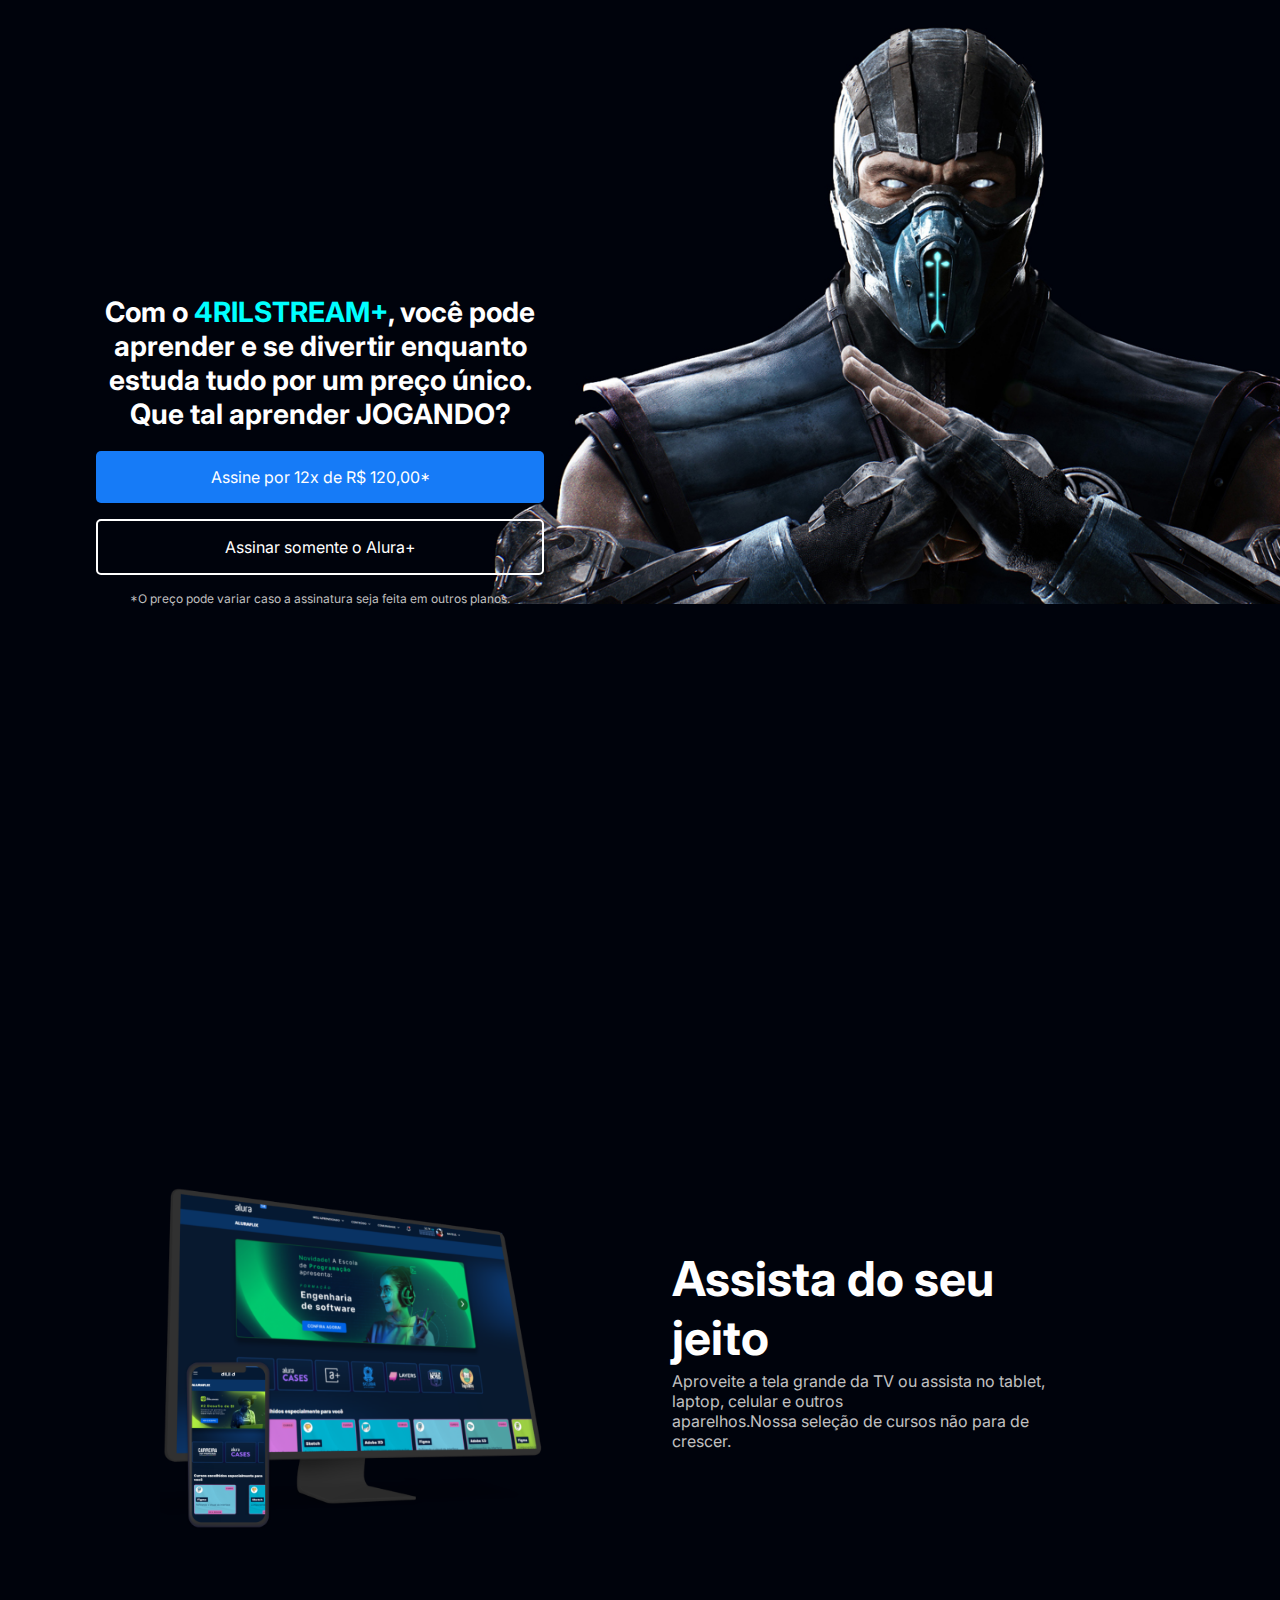
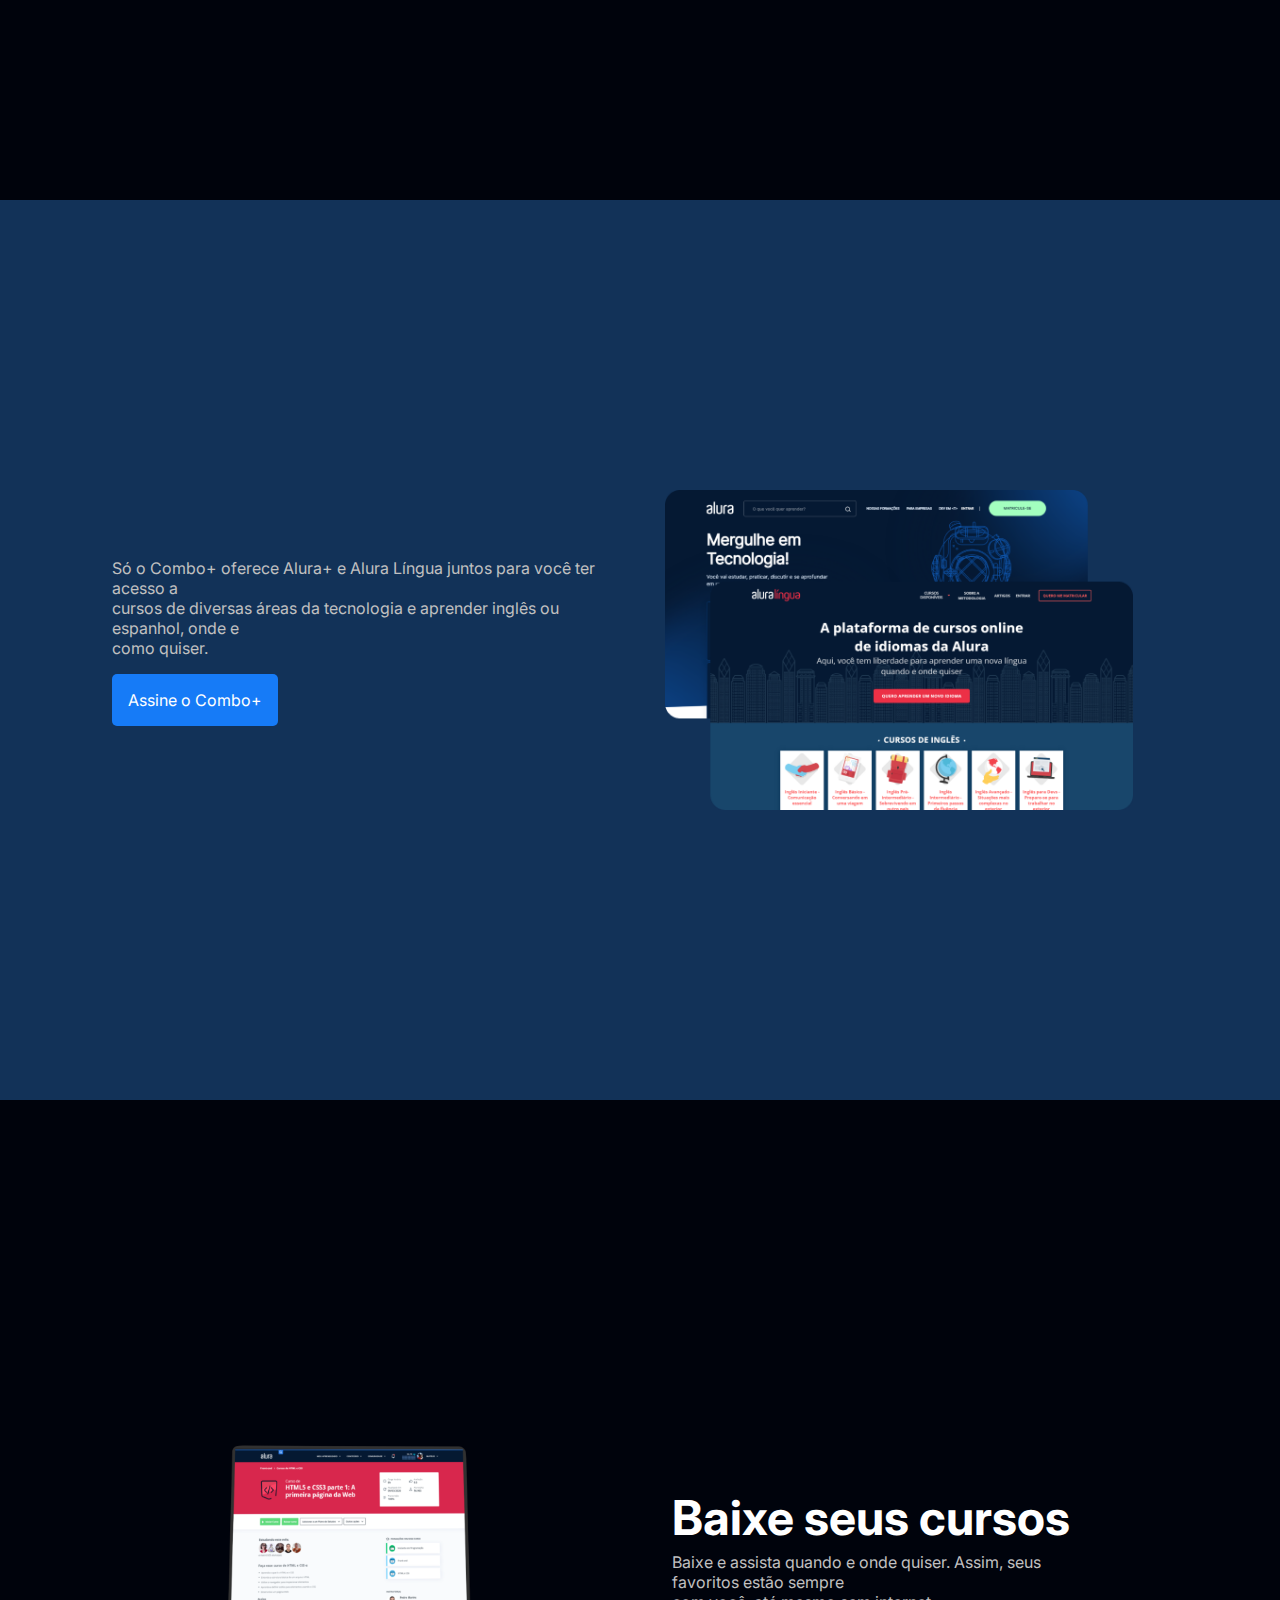
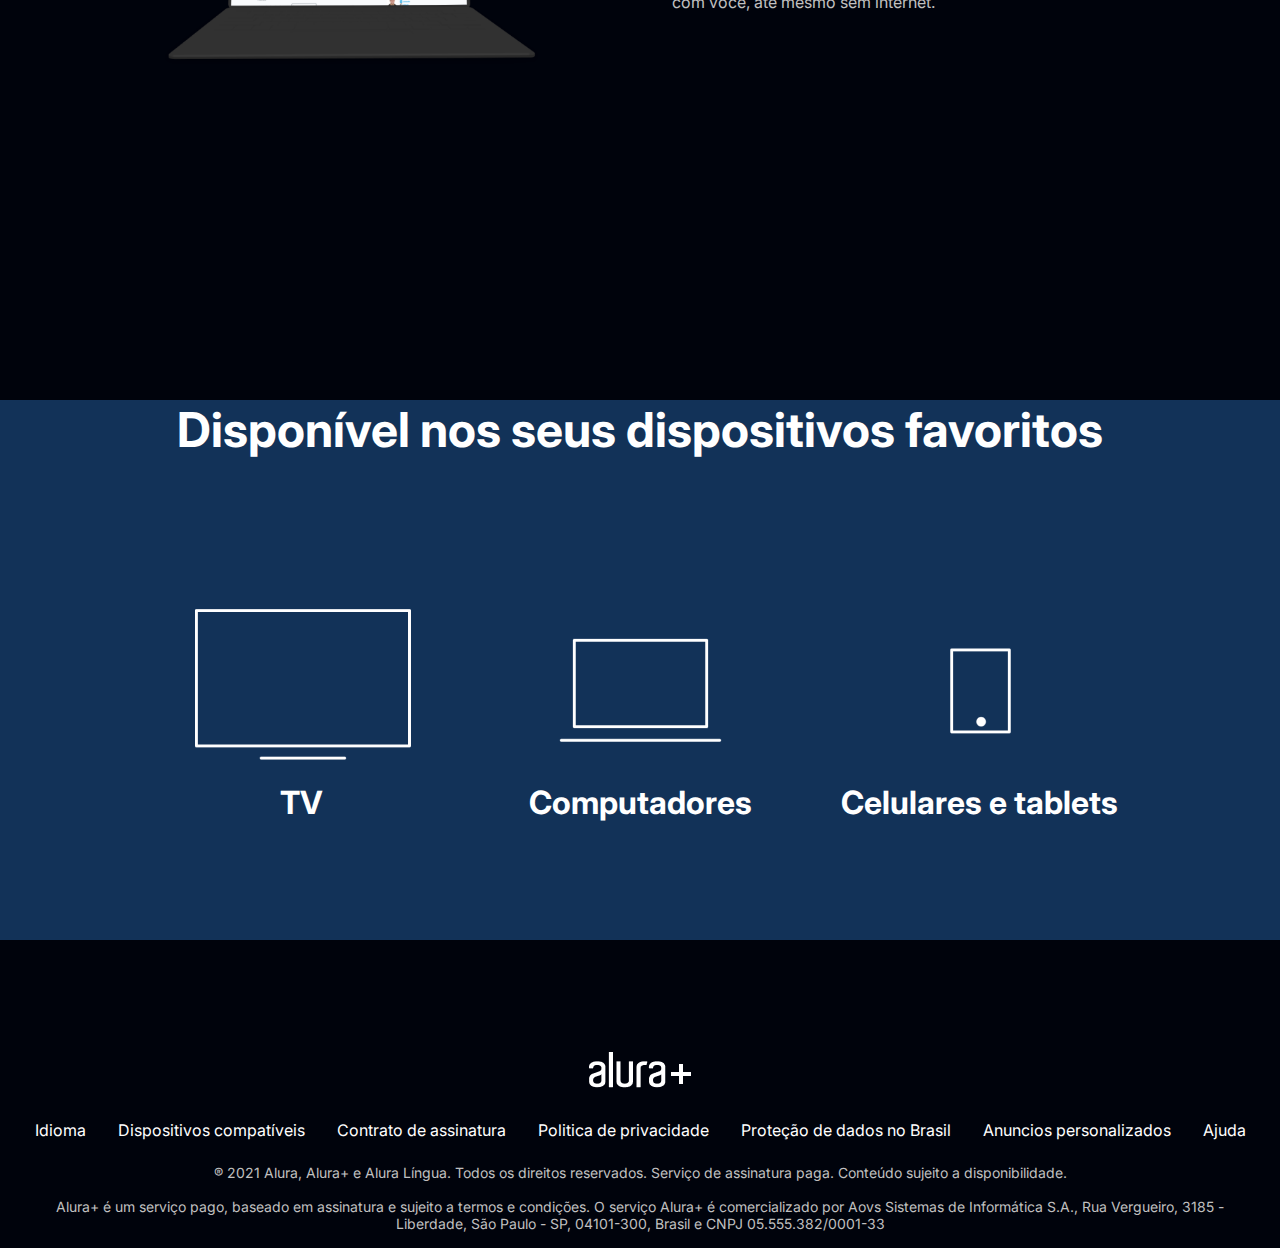
==== commit 8b3cf101: "A" ====
--- a/index.html
+++ b/index.html
@@ -15,7 +15,7 @@
 <body>
     <section class="principal container">
         <div class="container__caixa">
-            <h1 class="container__titulo">Com o 4RILSOUND+, você pode aprender e se divertir enquanto estuda tudo por um preço único.<br>Que tal aprender JOGANDO?</h1>
+            <h1 class="container__titulo">Com o <span class="nome">4RILSTREAM+</span>, você pode aprender e se divertir enquanto estuda tudo por um preço único.<br>Que tal aprender JOGANDO?</h1>
           <!--  <img src="./img/Combo.png" alt="Alura e afins..." class="container__imagem">-->
           <br>
             <a href="https://cursos.alura.com.br/dashboard" class="container__botao">Assine por 12x de R$ 120,00*</a>
--- a/style.css
+++ b/style.css
@@ -174,4 +174,7 @@
     justify-content: center;
     margin-top: 7em;
     margin-bottom: 2em;
+}
+span{
+    color: aqua;
 }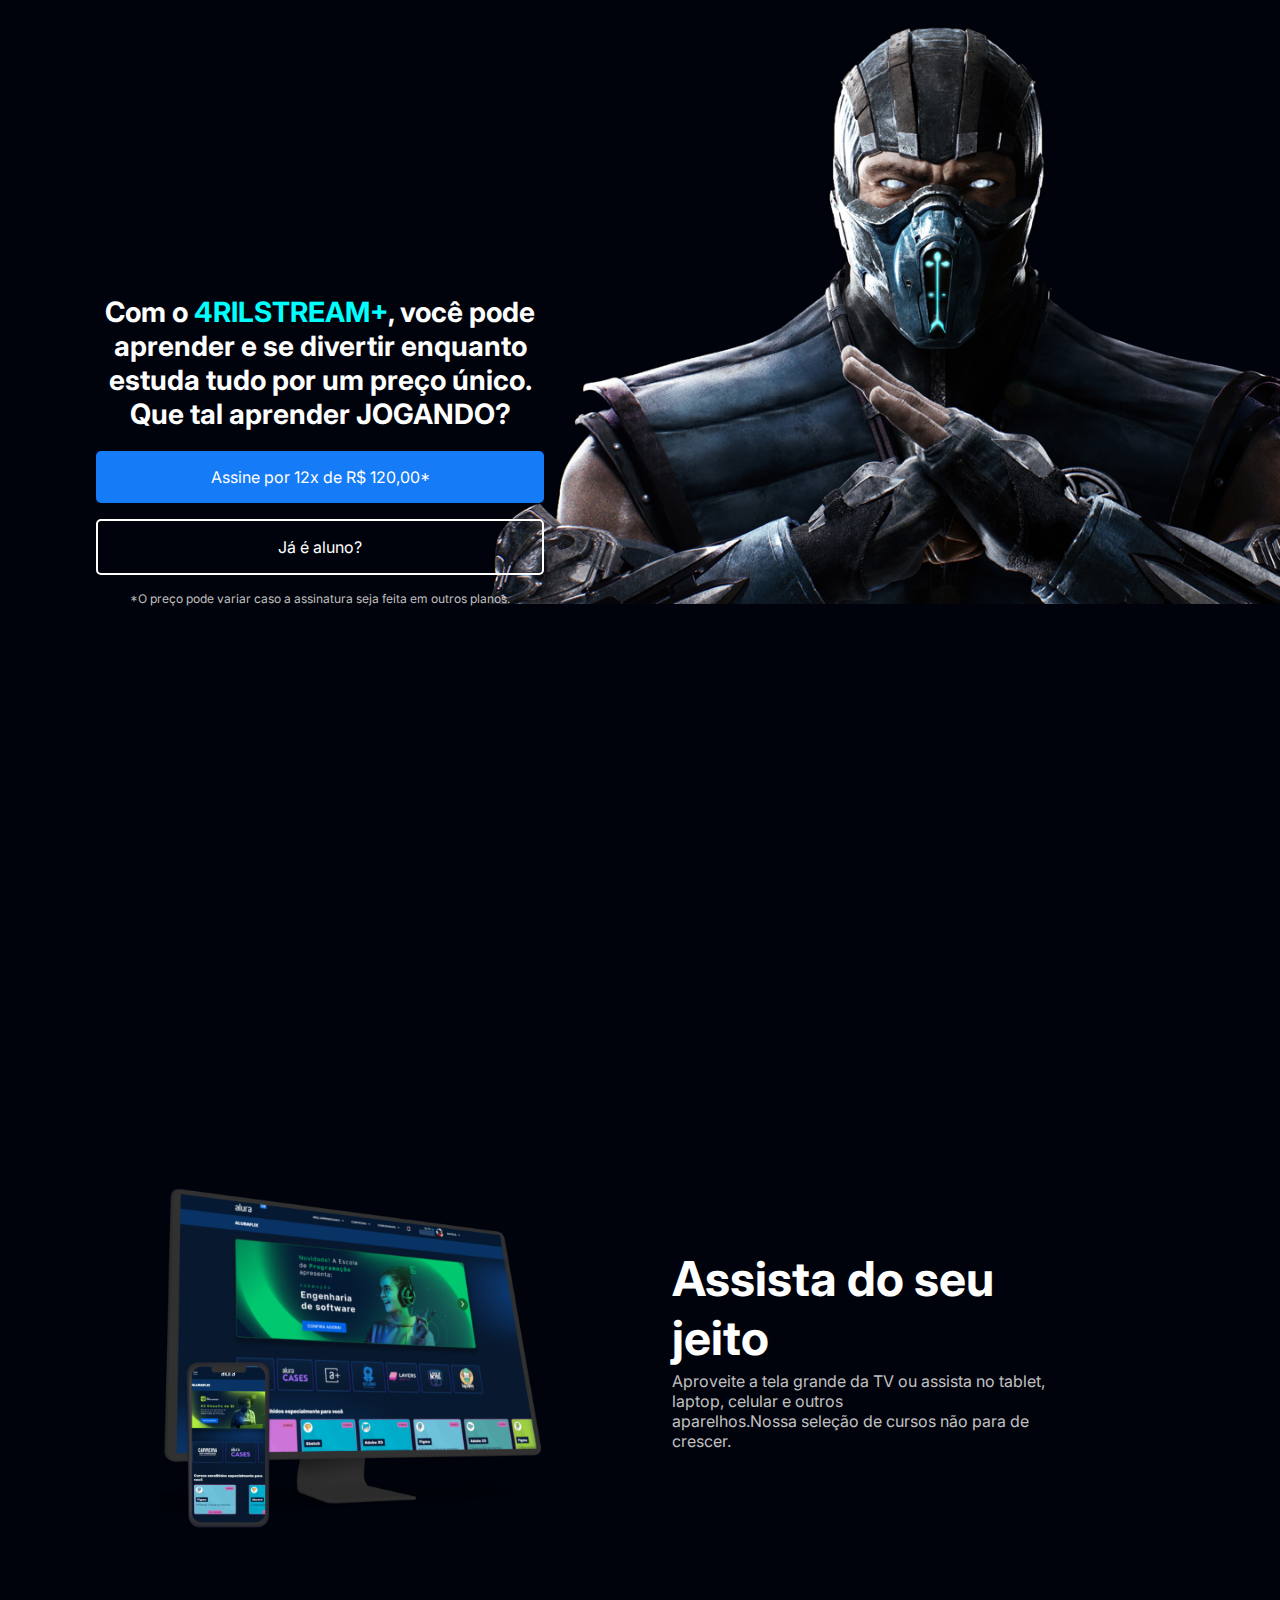
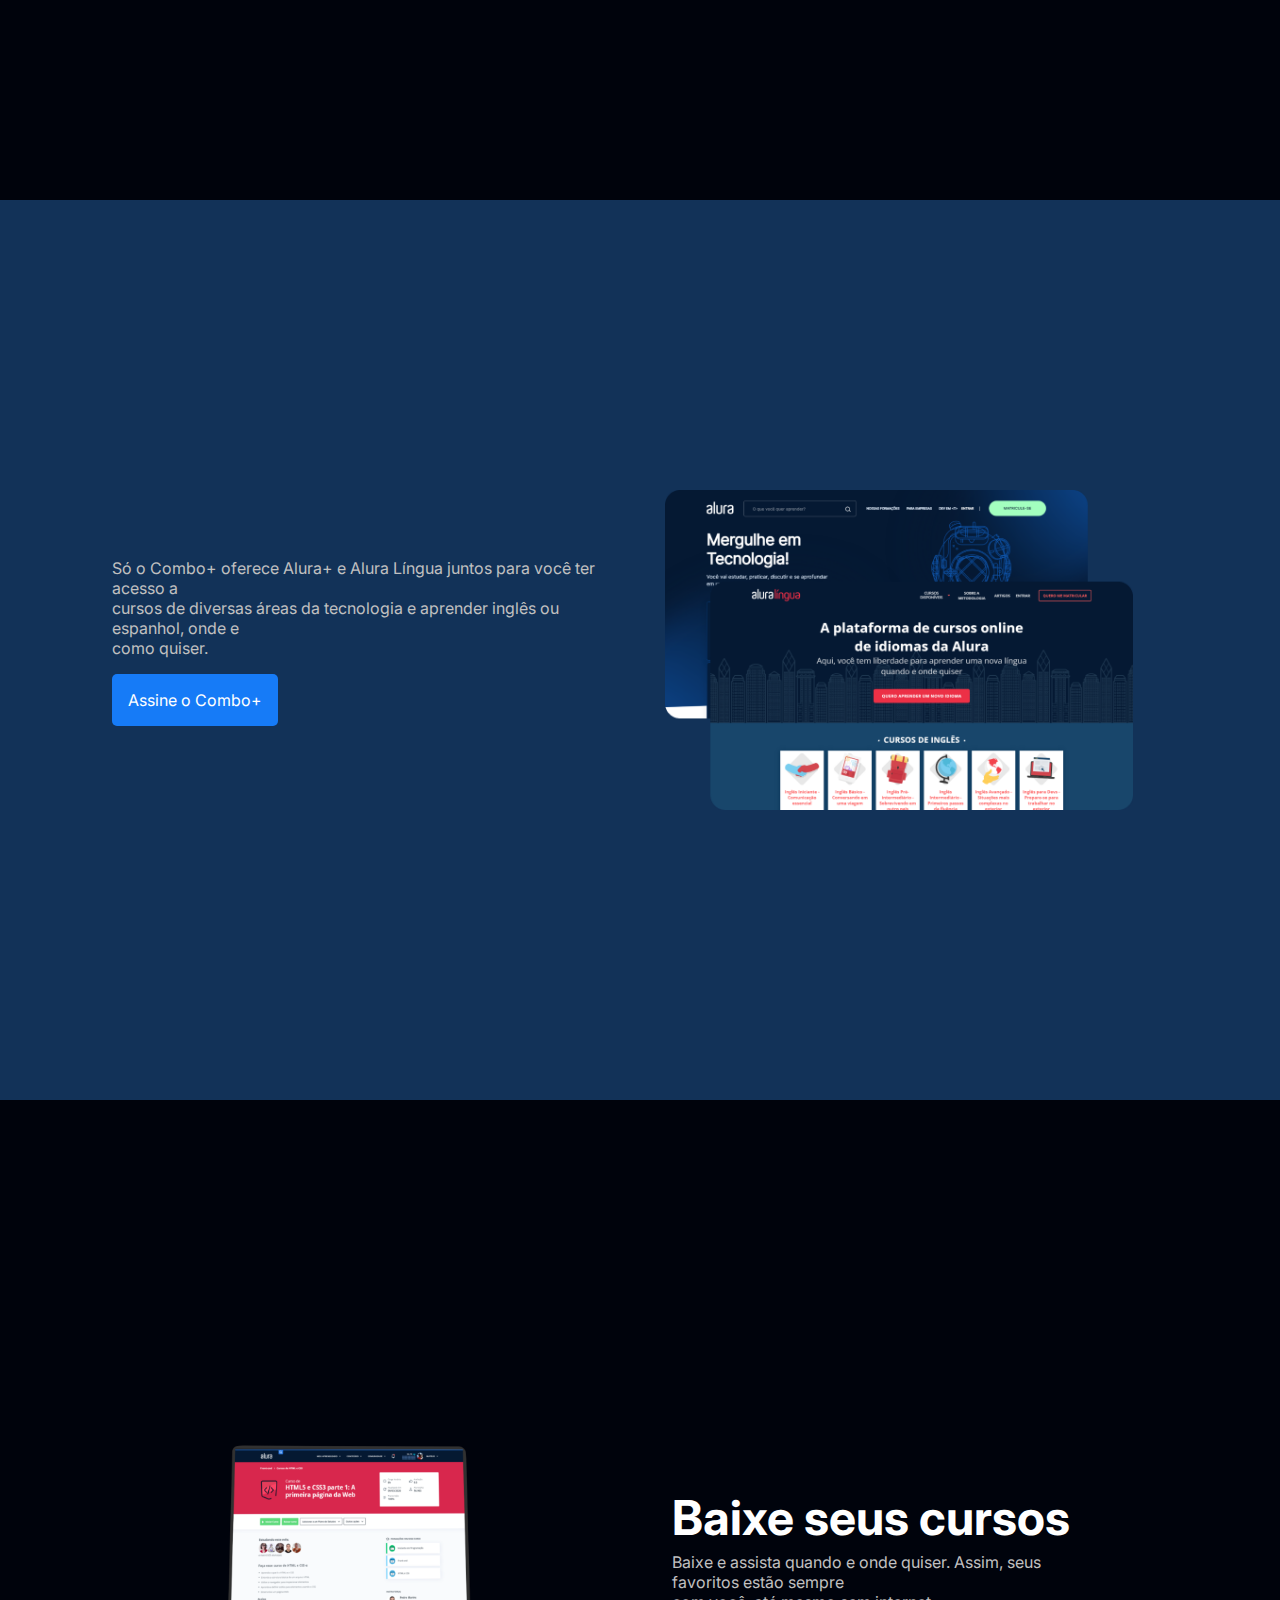
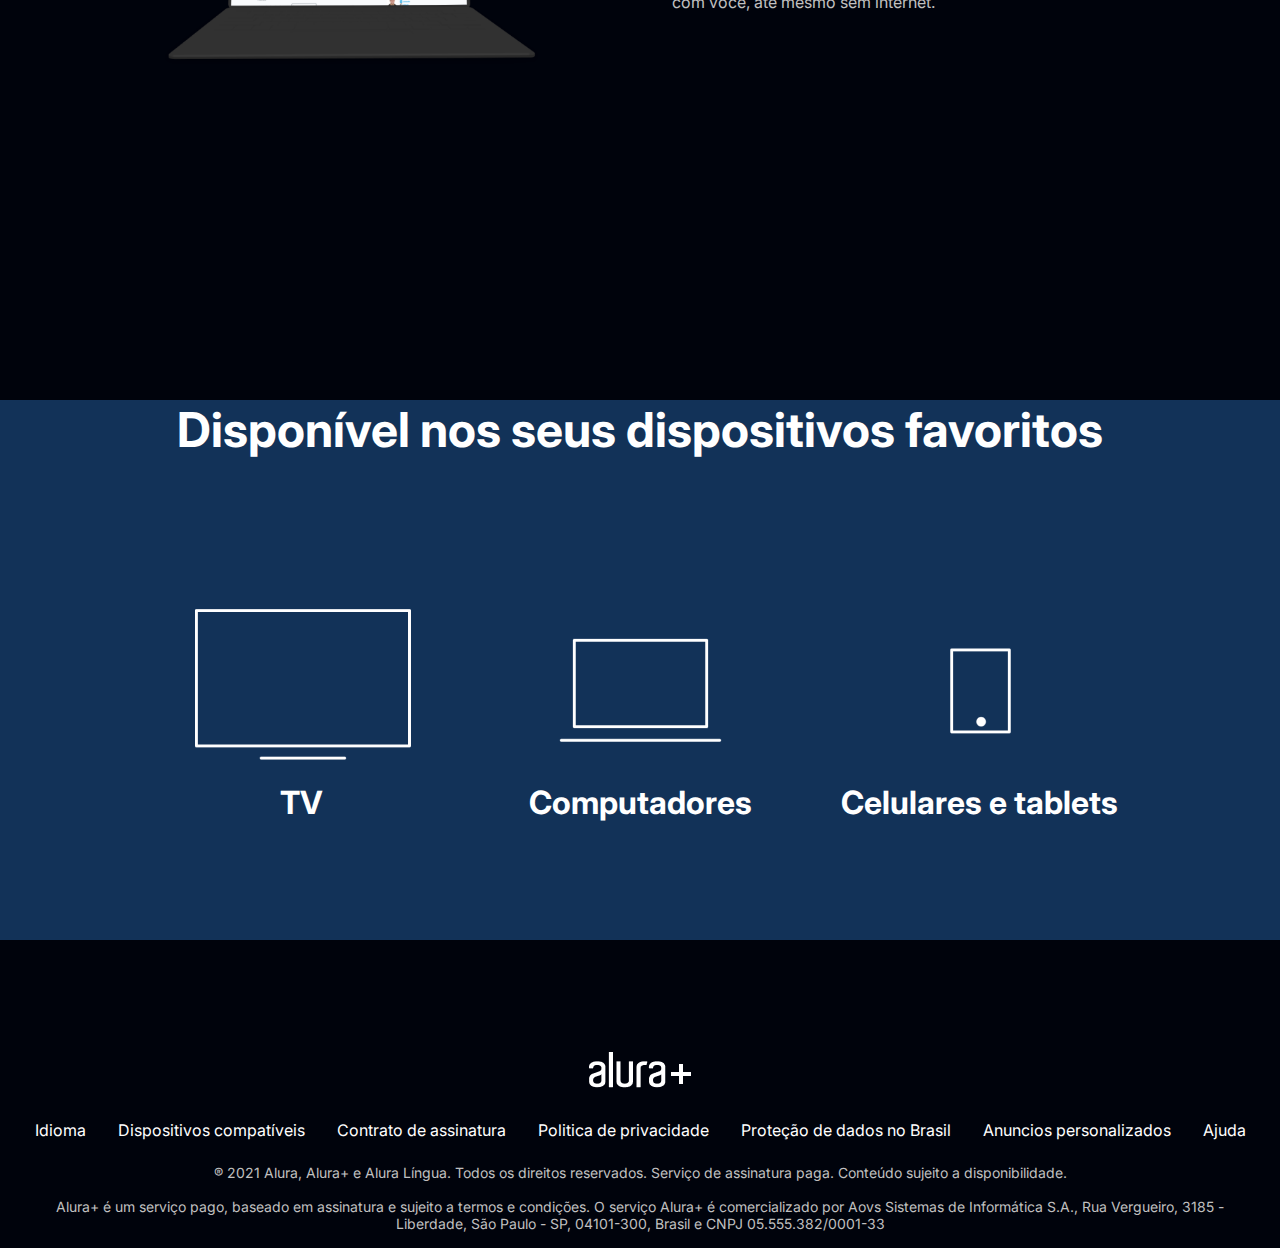
==== commit bf7470e3: "Add files via upload" ====
--- a/index.html
+++ b/index.html
@@ -9,17 +9,17 @@
     <link rel="preconnect" href="https://fonts.googleapis.com">
     <link rel="preconnect" href="https://fonts.gstatic.com" crossorigin>
     <link href="https://fonts.googleapis.com/css2?family=Inter:wght@400;700&display=swap" rel="stylesheet">
-    <title>Alura+</title>
+    <title>4RILSTREAM+</title>
 </head>
 
 <body>
     <section class="principal container">
         <div class="container__caixa">
             <h1 class="container__titulo">Com o <span class="nome">4RILSTREAM+</span>, você pode aprender e se divertir enquanto estuda tudo por um preço único.<br>Que tal aprender JOGANDO?</h1>
-          <!--  <img src="./img/Combo.png" alt="Alura e afins..." class="container__imagem">-->
-          <br>
+            <!--  <img src="./img/Combo.png" alt="Alura e afins..." class="container__imagem">-->
+            <br>
             <a href="https://cursos.alura.com.br/dashboard" class="container__botao">Assine por 12x de R$ 120,00*</a>
-            <a href="www.alura.com.br" class="container__botao botao_secundario">Assinar somente o Alura+</a>
+            <a href="/login.html" class="container__botao botao_secundario">Já é aluno?</a>
             <p class="container__aviso">*O preço pode variar caso a assinatura seja feita em outros planos.</p>
         </div>
     </section>
--- a/style.css
+++ b/style.css
@@ -175,6 +175,7 @@
     margin-top: 7em;
     margin-bottom: 2em;
 }
-span{
+
+span {
     color: aqua;
 }